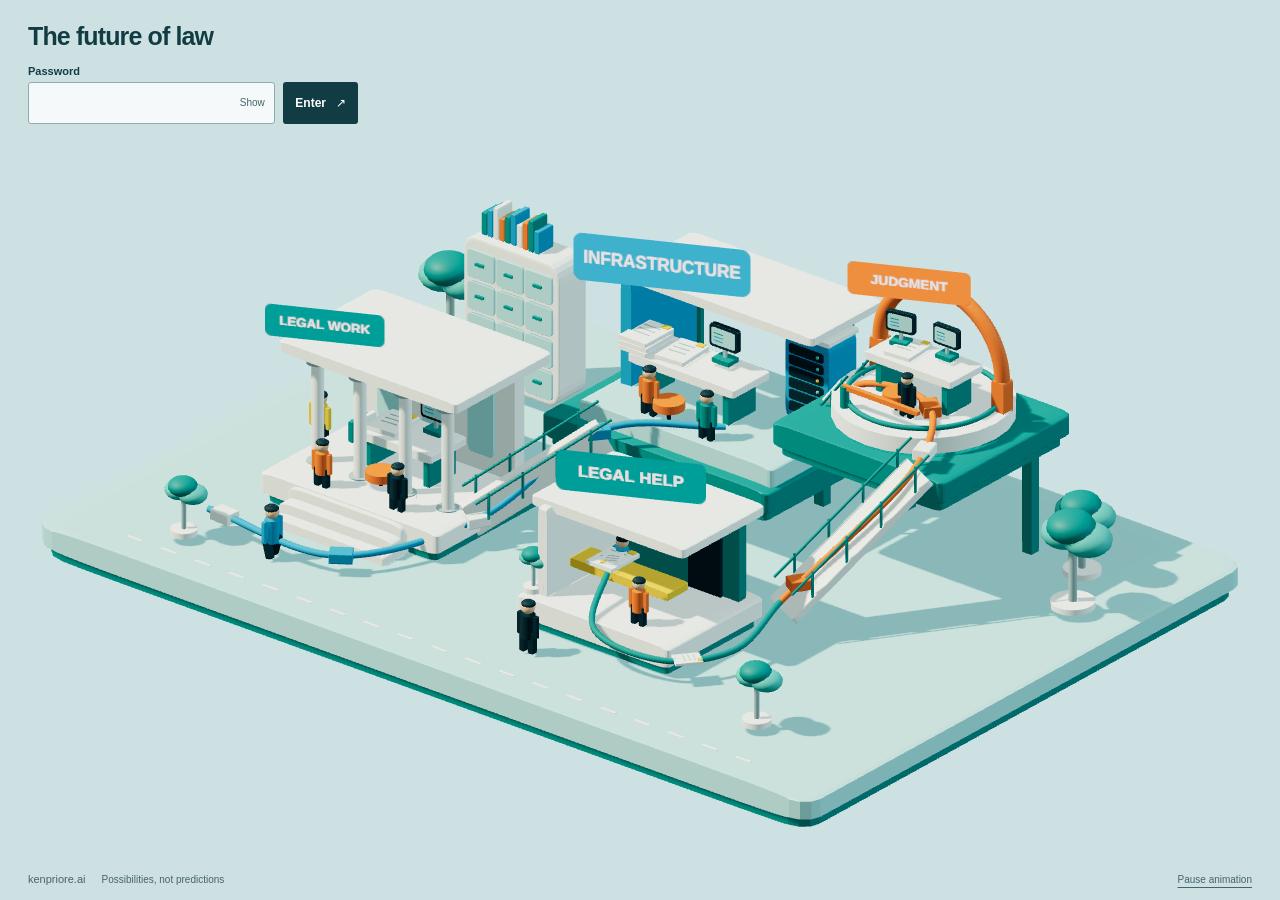
==== index.html @ a6f1fd7b "The Future of Law: initial release (gated login version) Co-Authored-By: Claude Fable 5 <noreply@ant" ====
<!DOCTYPE html>

<html lang="en"><head><script src="entry-gate.js?v=password-2"></script><meta charset="utf-8"/><meta content="width=device-width,initial-scale=1" name="viewport"/><title>The Future of Law | Three horizons of change</title><meta content="A field guide to the future-of-law workshops: the changing legal system, four possible futures, and what different communities can do next." name="description"/><link href="styles.css?v=20260920-compact-footer" rel="stylesheet"/><link href="assets/favicon.svg" rel="icon" type="image/svg+xml"/><script defer="" src="app.js?v=20260920-motion-resume"></script><script src="scene.js?v=help-center-4" type="module"></script></head><body class="editorial-site ambient-visuals"><svg aria-hidden="true" height="0" style="position:absolute" width="0" xmlns="http://www.w3.org/2000/svg"><defs><symbol id="icon-agreement" viewbox="0 0 24 24"><path d="M5 3h9l5 5v13H5zM14 3v6h5M8 12h8M8 16h5"></path></symbol><symbol id="icon-dispute" viewbox="0 0 24 24"><path d="M12 3v17M7 21h10M3 7h18M6 7l-4 8h8zM18 7l-4 8h8z"></path></symbol><symbol id="icon-compliance" viewbox="0 0 24 24"><path d="M12 2 21 6v7c0 5-9 9-9 9s-9-4-9-9V6zM7 11l3 3 7-7"></path></symbol><symbol id="icon-judgment" viewbox="0 0 24 24"><circle cx="12" cy="6" r="3"></circle><path d="M5 22v-5a7 7 0 0 1 14 0v5M3 11h3m12 0h3"></path></symbol><symbol id="icon-access" viewbox="0 0 24 24"><path d="M4 21V4h10v17M14 7h6v14M2 21h20M8 13h3"></path><circle cx="10" cy="10" r=".6"></circle></symbol><symbol id="icon-data" viewbox="0 0 24 24"><ellipse cx="12" cy="5" rx="8" ry="3"></ellipse><path d="M4 5v13c0 4 16 4 16 0V5M4 11c0 4 16 4 16 0"></path></symbol><symbol id="icon-integration" viewbox="0 0 24 24"><rect height="7" rx="2" width="7" x="2" y="2"></rect><rect height="7" rx="2" width="7" x="15" y="2"></rect><rect height="7" rx="2" width="7" x="2" y="15"></rect><rect height="7" rx="2" width="7" x="15" y="15"></rect><path d="M9 5h6M5 9v6M19 9v6M9 19h6"></path></symbol><symbol id="icon-evidence" viewbox="0 0 24 24"><path d="M4 3h13v8M4 3v18h9M7 7h6M7 11h4"></path><circle cx="16" cy="16" r="4"></circle><path d="m19 19 3 3"></path></symbol><symbol id="icon-horizons" viewbox="0 0 24 24"><path d="M3 5c9 0 8 15 18 15M3 18c6 0 5-13 10-13s3 13 8 13M3 21c10 0 10-17 18-17"></path></symbol><symbol id="icon-worlds" viewbox="0 0 24 24"><rect height="8" rx="3" width="8" x="2" y="2"></rect><rect height="8" rx="3" width="8" x="14" y="2"></rect><rect height="8" rx="3" width="8" x="2" y="14"></rect><rect height="8" rx="3" width="8" x="14" y="14"></rect></symbol><symbol id="icon-community" viewbox="0 0 24 24"><circle cx="12" cy="5" r="3"></circle><circle cx="4" cy="12" r="2"></circle><circle cx="20" cy="12" r="2"></circle><path d="M7 21v-6a5 5 0 0 1 10 0v6M1 21v-4a3 3 0 0 1 4-3M23 21v-4a3 3 0 0 0-4-3"></path></symbol><symbol id="icon-route" viewbox="0 0 24 24"><path d="M4 21V10a6 6 0 0 1 6-6h11M10 4v11a6 6 0 0 0 6 6h5"></path><circle cx="20" cy="4" r="2"></circle><circle cx="20" cy="21" r="2"></circle></symbol></defs></svg><a class="skip" href="#main">Skip to content</a><header class="site-header"><div class="wrap header-inner"><a class="brand" href="index.html"><svg aria-hidden="true" viewbox="0 0 36 36"><path d="M5 29V18a7 7 0 0 1 7-7h12a7 7 0 0 0 7-7M12 11v12a7 7 0 0 0 7 7h12" fill="none" stroke="#007e80" stroke-linecap="round" stroke-width="5"></path><circle cx="30" cy="30" fill="#ea6628" r="4"></circle></svg>future of law</a><nav aria-label="Main navigation"><a aria-current="page" href="index.html"><svg aria-hidden="true" class="ds-icon"><use href="#icon-route"></use></svg>What we learned</a><a href="worlds.html"><svg aria-hidden="true" class="ds-icon"><use href="#icon-worlds"></use></svg>Four futures</a><a href="horizons.html"><svg aria-hidden="true" class="ds-icon"><use href="#icon-horizons"></use></svg>Three horizons</a><a href="perspectives.html"><svg aria-hidden="true" class="ds-icon"><use href="#icon-community"></use></svg>Choices today</a></nav></div></header><main id="main"><section class="hero"><div class="wrap hero-grid"><div><h1 style="font-size:clamp(2.2rem,3.1vw,3.2rem);text-wrap:balance">Keep what works.<br/>Test what could change it.<br/><em>Build what comes next</em></h1><p class="lead">Today’s legal institutions, new experiments and emerging alternatives can exist side by side. Choices about training, technology and access can strengthen existing practices or help different ones develop.</p><p class="hero-context">This guide draws on a 2026 workshop series exploring four possible futures for law in 2040. Use them to test choices about people, technology and providers. <span class="term-wrap"><button aria-controls="concept-1" aria-describedby="concept-1" aria-expanded="false" class="term" type="button">Three Horizons</button><span class="term-tip" hidden="" id="concept-1" role="tooltip">A way to consider three kinds of change together: the legal practices people rely on, experiments that could change them, and alternatives worth developing. They can coexist rather than arrive in a fixed sequence.</span></span> connects what to preserve, what to test and what to develop at the same time.</p><div class="actions"><a class="button" href="worlds.html">Compare the four futures <span aria-hidden="true">↗</span></a><a class="text-link" href="perspectives.html">See the choices for today ↗</a></div></div><figure class="hero-media three-d-figure"><div class="scene-3d" data-description="A miniature legal system connects established institutions, legal infrastructure, human judgment, and access to legal help." data-scene="story"><img alt="A miniature legal system connects established institutions, legal infrastructure, human judgment, and access to legal help." class="scene-poster" src="assets/index-help-center.jpg?v=4"/></div><figcaption class="scene-caption scene-footer"><button aria-pressed="false" class="motion-toggle background-motion-toggle" type="button">Pause animation</button></figcaption></figure></div></section><div class="wrap"><section class="section outcome-section"><div class="section-heading"><div><span class="eyebrow">Four possible futures</span><h2>The same legal work.<br/>Different centers of power</h2></div><p>These futures describe different conditions a legal team or business could face. Compare them to test a decision: what should you retain, which providers can you rely on, and where must people be able to intervene?</p></div><div class="future-stories"><a class="future-story" href="worlds.html#world-1"><span class="future-visual"><img alt="Original 3D interpretation of future 1" loading="lazy" src="assets/world-1-ambient.jpg?v=20260920-home-motion"/><video aria-hidden="true" class="ambient-loop" data-src="assets/world-1-ambient.mp4?v=20260920-home-motion" disablepictureinpicture="" disableremoteplayback="" loop="" muted="" playsinline="" preload="none" tabindex="-1"></video></span><div><span class="eyebrow">Future 01</span><h3>The company builds the system</h3><p>The company embeds legal checks in everyday business tools. It gains direct control and responsibility for decisions made through them.</p><span class="text-link">Step into this future ↗</span></div></a><a class="future-story" href="worlds.html#world-2"><span class="future-visual"><img alt="Original 3D interpretation of future 2" loading="lazy" src="assets/world-2-ambient.jpg?v=20260920-home-motion"/><video aria-hidden="true" class="ambient-loop" data-src="assets/world-2-ambient.mp4?v=20260920-home-motion" disablepictureinpicture="" disableremoteplayback="" loop="" muted="" playsinline="" preload="none" tabindex="-1"></video></span><div><span class="eyebrow">Future 02</span><h3>Legal directs the network</h3><p>The company’s legal team coordinates outside firms and tools while retaining its data. Keeping those services working together becomes a continuing responsibility.</p><span class="text-link">Step into this future ↗</span></div></a><a class="future-story" href="worlds.html#world-3"><span class="future-visual"><img alt="Original 3D interpretation of future 3" loading="lazy" src="assets/world-3-ambient.jpg?v=20260920-home-motion"/><video aria-hidden="true" class="ambient-loop" data-src="assets/world-3-ambient.mp4?v=20260920-home-motion" disablepictureinpicture="" disableremoteplayback="" loop="" muted="" playsinline="" preload="none" tabindex="-1"></video></span><div><span class="eyebrow">Future 03</span><h3>Providers own the infrastructure</h3><p>Outside firms and technology companies supply the systems that handle legal work. The company gains capability while depending on providers’ systems and knowledge.</p><span class="text-link">Step into this future ↗</span></div></a><a class="future-story" href="worlds.html#world-4"><span class="future-visual"><img alt="Original 3D interpretation of future 4" loading="lazy" src="assets/world-4-ambient.jpg?v=20260920-home-motion"/><video aria-hidden="true" class="ambient-loop" data-src="assets/world-4-ambient.mp4?v=20260920-home-motion" disablepictureinpicture="" disableremoteplayback="" loop="" muted="" playsinline="" preload="none" tabindex="-1"></video></span><div><span class="eyebrow">Future 04</span><h3>People claim the final say</h3><p>People are meant to review, challenge and stop automated decisions. Whether they have the information and authority to do so remains contested.</p><span class="text-link">Step into this future ↗</span></div></a></div></section><section class="section" id="story"><div class="section-heading"><div><span class="eyebrow">What the work reveals / Editorial synthesis</span><h2>Control. Judgment. Access.<br/>The choices run deeper than tools</h2></div><p>The workshops began from corporate legal’s perspective. Their questions reach anyone building, buying, delivering or relying on legal help.</p></div><div class="grid3"><article class="insight"><span class="icon"><svg viewbox="0 0 24 24"><path d="M4 7h16M4 17h16M8 4v6m8 4v6"></path><circle cx="8" cy="7" r="3"></circle><circle cx="16" cy="17" r="3"></circle></svg></span><h3>Ownership affects your room to act</h3><p>Control of data, software and working rules affects whether a company can change a service, check a result or act without a provider’s help.</p><span class="source">Synthesis of the four scenario worlds</span></article><article class="insight"><span class="icon"><svg viewbox="0 0 24 24"><circle cx="12" cy="7" r="3"></circle><path d="M6 21v-4a6 6 0 0 1 12 0v4M3 12h3m12 0h3"></path></svg></span><h3>Human authority needs practical support</h3><p>The fourth scenario questions whether people can meaningfully supervise automated work. Intervention depends on information, expertise and authority to act.</p><span class="source">Scenario questions, especially world four</span></article><article class="insight"><span class="icon"><svg viewbox="0 0 24 24"><path d="M4 20V7l8-4 8 4v13M9 20v-7h6v7M2 20h20"></path></svg></span><h3>Access includes a way to challenge decisions</h3><p>The consumer and small-business group emphasized affordable help, fair treatment and trust. It also raised the position of people poorly served by existing arrangements.</p><span class="source">Recorded consumer-group priorities</span></article></div></section><section class="horizon-bridge"><div class="section-heading"><div><span class="eyebrow">How today connects to tomorrow</span><h2>Preserve, experiment and build at the same time</h2></div><p>Three Horizons separates work that keeps today’s legal services dependable, experiments that could change them, and longer-term alternatives. All three can be active at once.</p></div><div class="horizon-preview"><article><span>H1</span><h3>Keep what people rely on</h3><p>Maintain the institutions, expertise and practices that people still need.</p></article><article><span>H2</span><h3>Test what could change it</h3><p>Try different tools or services and examine what they improve, and what they leave unresolved.</p></article><article><span>H3</span><h3>Build what comes next</h3><p>Develop alternatives that could change how legal work is delivered and who can get help.</p></article></div><a class="button" href="horizons.html">Explore the three horizons <span>↗</span></a></section><section class="section"><div class="section-heading"><div><span class="eyebrow">From possible futures to choices today</span><h2>Different responsibilities.<br/>Different priorities</h2></div><p>Groups considered the same four futures from different positions. Their proposals help identify what an organization might retain, buy, develop or make easier for people to use.</p></div><div class="community-preview"><a href="perspectives.html#inhouse"><h3>In-house legal</h3><p>Decide which work, knowledge and decisions the organization needs to retain.</p><span>Explore this perspective ↗</span></a><a href="perspectives.html#lawfirms"><h3>Law firms</h3><p>Change how services are delivered while developing expertise and client relationships.</p><span>Explore this perspective ↗</span></a><a href="perspectives.html#legaltech"><h3>Legal technology</h3><p>Make tools work with customer systems and show useful results.</p><span>Explore this perspective ↗</span></a><a href="perspectives.html#people"><h3>Consumers &amp; small businesses</h3><p>Make legal help affordable, fair and open to challenge when something goes wrong.</p><span>Explore this perspective ↗</span></a></div></section></div></main><footer aria-label="About Ken Priore and more of his work" class="author-footer"><div class="wrap">
<div class="author-intro"><div><h2>Ken Priore</h2><p class="author-role">Lawyer. Writer. Builder.</p></div><div class="author-description"><p>I’m a lawyer with two decades in technology. My writing and tools explore AI, legal work, authority and accountability.</p><div class="author-sites"><a href="https://kenpriore.com/">Writing <span>kenpriore.com ↗</span></a><a href="https://kenpriore.ai/">Research &amp; tools <span>kenpriore.ai ↗</span></a></div></div></div>
<details class="author-work"><summary>Explore all work</summary><div role="navigation" aria-label="Explore Ken’s work" class="author-directory"><section class="author-link-group"><h3>Writing</h3><ul><li><a href="https://kenpriore.com/tag/signals/">Signals</a></li><li><a href="https://kenpriore.com/tag/reflections/">Reflections</a></li><li><a href="https://kenpriore.com/tag/foundations/">Foundations</a></li></ul></section><section class="author-link-group"><h3>Research &amp; prototypes</h3><ul><li><a href="https://kenpriore.ai/papers/certificate-of-action.pdf">Certificate of Action · paper</a></li><li><a href="https://kenpriore.ai/papers/fiduciarys-footprint.pdf">The Fiduciary’s Footprint · draft</a></li><li><a href="https://fiduciary.kenpriore.ai/">The Fiduciary-Native Product</a></li><li><a href="https://ai4law.kenpriore.ai/">ai4law · research collection</a></li><li><a href="https://proof-of-execution.replit.app/">Attest · working prototype</a></li></ul></section><section class="author-link-group"><h3>Legal operating model</h3><ul><li><a href="https://ainativelaw.kenpriore.ai/">The Agreement Work, Rewired</a></li><li><a href="https://ainativelaw.kenpriore.ai/map.html">What the Work Runs On</a></li><li><a href="https://ainativelaw.kenpriore.ai/memory.html">What the Work Remembers</a></li><li><a href="https://ainativelaw.kenpriore.ai/judgment.html">What the Work Decides</a></li></ul></section><section class="author-link-group"><h3>Interactive maps</h3><ul><li><a href="https://mindthegap.kenpriore.ai/">Mind the Gap</a></li><li><a href="https://mindthemoat.kenpriore.ai/">Mind the Moat</a></li><li><a href="https://mindthemoney.kenpriore.ai/">Mind the Money</a></li><li><a href="https://mindthechain.kenpriore.ai/">Mind the Chain</a></li><li><a href="https://mindtheshift.kenpriore.ai/">Mind the Shift</a></li></ul></section></div></details><div class="author-meta"><p>© 2026 Ken Priore · Personal views · Not legal advice</p><div class="author-profile-links"><a href="login.html?lock=1">Lock guide</a><a href="https://kenpriore.com/about/">About Ken</a><a href="https://resume.kenpriore.ai/">Resume</a><a href="https://www.linkedin.com/in/kennethpriore/">LinkedIn</a><a href="https://kenpriore.com/rss/">RSS</a></div></div><p class="footer-guide-note">Workshop scenarios and editorial synthesis. Possibilities, not forecasts.</p></div></footer></body></html>
---- styles.css ----
:root{--ink:#123c43;--muted:#47646b;--teal:#007e80;--aqua:#cde1e3;--light:#eff6f5;--blue:#168eb8;--orange:#ea6628;--yellow:#edbc32;--line:#c9dbdd;--white:#fff;--radius:22px;font-family:Inter,Arial,Helvetica,sans-serif;color:var(--ink);background:#f9fbfa;font-synthesis:none;scroll-behavior:smooth}*{box-sizing:border-box}body{margin:0;font-size:16px;line-height:1.6}a{color:inherit;text-underline-offset:5px}button{font:inherit;color:inherit;cursor:pointer}button:focus-visible,a:focus-visible,summary:focus-visible{outline:3px solid #b94313;outline-offset:5px}button:disabled{cursor:default}h1,h2,h3,p{margin:0}h1,h2,h3{line-height:1.09;letter-spacing:-.045em}h1{font-size:clamp(2.8rem,5.3vw,5.1rem);font-weight:600}h2{font-size:clamp(2rem,3.3vw,3.15rem);font-weight:550}h3{font-size:1.5rem;font-weight:600}p+p{margin-top:1rem}.wrap{width:min(1280px,calc(100% - 96px));margin:auto}.skip{position:absolute;top:-80px;left:20px;background:white;padding:12px;z-index:10}.skip:focus{top:12px}.site-header{border-bottom:1px solid var(--line);background:#f9fbfa}.header-inner{min-height:94px;display:flex;align-items:center;justify-content:space-between;gap:36px}.brand{display:flex;align-items:center;gap:10px;text-decoration:none;font-size:25px;font-weight:650;letter-spacing:-1px}.brand svg{width:34px;height:34px}nav{display:flex;gap:28px;align-items:center}nav a{text-decoration:none;font-size:14px;font-weight:600;padding:12px 0;position:relative}nav a[aria-current=page]:after{content:'';height:3px;background:var(--orange);position:absolute;bottom:3px;left:0;right:0}.eyebrow{text-transform:uppercase;font-size:12px;letter-spacing:.15em;font-weight:700;display:block;margin-bottom:20px}.hero{background:var(--aqua);overflow:hidden}.hero-grid{display:grid;grid-template-columns:1fr 1.08fr;min-height:580px;align-items:center;gap:10px;padding-top:48px;padding-bottom:48px}.hero h1{max-width:650px}.hero h1 em{font-style:normal;color:#006e73}.hero .lead{margin-top:26px;max-width:490px}.lead{font-size:18px;line-height:1.65;color:var(--muted);max-width:730px}.hero-media{position:relative;margin:0}.hero-media video{width:116%;max-width:none;margin-left:-5%;display:block;mix-blend-mode:multiply}.hero-media figcaption{font-size:12px;color:#3e5d65;text-align:center}.motion-toggle{border:1px solid #86a9ae;border-radius:50px;background:transparent;padding:7px 13px;font-size:12px;display:flex;gap:8px;align-items:center}.hero-media .motion-toggle{margin:16px auto 0}.actions{display:flex;gap:25px;align-items:center;margin-top:30px;flex-wrap:wrap}.button{display:inline-flex;align-items:center;gap:28px;border-radius:40px;background:var(--ink);color:white;padding:13px 23px;text-decoration:none;font-size:14px;font-weight:600;border:1px solid var(--ink)}.text-link{font-size:14px;font-weight:600}.intro-strip{display:flex;justify-content:space-between;gap:30px;padding:25px 0;border-bottom:1px solid var(--line);font-size:14px}.intro-strip span{display:flex;gap:11px;align-items:center}.dot{display:inline-block;width:9px;height:9px;border-radius:50%;background:var(--orange)}.section{padding:82px 0}.section-heading{display:flex;justify-content:space-between;gap:40px;align-items:end;margin-bottom:36px}.section-heading h2{max-width:650px}.section-heading p{max-width:380px;color:var(--muted)}.grid3{display:grid;grid-template-columns:repeat(3,1fr);gap:24px}.insight{border-top:2px solid var(--line);padding:25px 8px 15px 0}.icon{width:40px;height:40px;display:inline-flex;align-items:center;justify-content:center;border-radius:12px;background:#dcefee;color:var(--teal);margin-bottom:22px}.icon svg{width:23px;height:23px;fill:none;stroke:currentColor;stroke-width:1.7;stroke-linecap:round;stroke-linejoin:round}.insight h3{margin-bottom:17px}.insight p{color:var(--muted)}.source{font-size:12px;color:var(--muted);display:block;margin-top:20px}.journey{background:var(--ink);color:white;border-radius:var(--radius);padding:42px;margin:10px 0 65px}.journey .eyebrow{color:#b6d7d8}.journey h2{max-width:750px}.steps{display:grid;grid-template-columns:repeat(4,1fr);gap:30px;margin-top:44px}.step{border-top:1px solid #578084;padding-top:22px}.step .number{display:flex;align-items:center;justify-content:center;width:34px;height:34px;border-radius:50%;background:#e8bf3e;color:var(--ink);font-size:13px;font-weight:700;margin-bottom:18px}.step:nth-child(2) .number{background:#9ed3d3}.step:nth-child(3) .number{background:#64b4d0}.step:nth-child(4) .number{background:#f69568}.step h3{font-size:24px;margin:7px 0 14px}.step p{font-size:14px;color:#d1e1e3}.step small{font-size:12px;color:#b6d7d8}.step a{color:#d1e1e3}.callout{padding:40px;border-radius:var(--radius);background:#e6f0ef;display:grid;grid-template-columns:1fr 1fr;gap:50px;margin-bottom:70px}.callout p{color:var(--muted)}.callout h2{font-size:30px}.page-intro{padding:62px 0 44px}.page-intro h1{font-size:clamp(2.7rem,5vw,4.5rem);max-width:950px}.page-intro .lead{margin-top:25px}.label{display:inline-block;font-size:12px;line-height:1.4;font-weight:600;padding:6px 10px;border-radius:20px;background:#e5eeee;color:#31565b}.world-grid{display:grid;grid-template-columns:repeat(4,1fr);gap:16px}.world-card{padding:25px 22px;text-align:left;border:1px solid var(--line);border-radius:20px;background:white;display:flex;flex-direction:column;align-items:start;position:relative;transition:transform .2s,border-color .2s}.world-card:hover{transform:translateY(-4px)}.world-card[aria-pressed=true]{border:2px solid var(--teal);padding:24px 21px;background:#edf6f4}.world-card h2{font-size:25px;margin:18px 0 14px}.world-card p{font-size:14px;color:var(--muted)}.world-card .world-number{font-size:13px;letter-spacing:.07em;color:var(--muted)}.world-card .card-arrow{margin-top:auto;padding-top:22px;font-size:14px}.world-card svg{width:100%;height:104px;margin-top:20px}.world-detail{margin-top:35px;padding:45px;border:1px solid var(--line);border-radius:var(--radius);background:white}.world-detail h2{margin:15px 0 22px;max-width:780px}.split{display:grid;grid-template-columns:1.3fr 1fr;gap:55px}.split p{color:var(--muted)}.fact{border-bottom:1px solid var(--line);padding:12px 0;font-size:14px}.fact strong{display:block;font-size:12px;text-transform:uppercase;letter-spacing:.06em;margin-bottom:4px}.tension{background:#fff0df;border-left:3px solid var(--orange);padding:20px 24px;margin-top:28px}.tension strong{display:block;margin-bottom:6px}.miniheading{font-size:21px;margin:35px 0 18px}.timeline{display:grid;grid-template-columns:repeat(4,1fr);gap:22px;margin-top:22px}.timeline article{border-top:3px solid var(--teal);padding-top:15px}.timeline b{font-size:21px}.timeline p{font-size:14px;margin-top:10px}.trace{font-size:14px;border-top:1px solid var(--line);padding-top:23px;margin-top:32px}.diagram-note{font-size:12px;color:var(--muted)}.axis-grid{display:grid;grid-template-columns:repeat(3,1fr);gap:20px}.axis{background:var(--light);padding:25px;border-radius:16px}.axis h3{font-size:22px;margin:10px 0 16px}.axis p{font-size:14px;color:var(--muted)}.pole{display:block;font-weight:600;margin:13px 0 4px}.possibilities{display:flex;gap:9px;margin:25px 0 15px;align-items:center}.possibilities i{width:27px;height:27px;background:var(--teal);border-radius:7px}.possibilities i:nth-child(n+5){background:transparent;border:1px dashed var(--teal)}details{border-top:1px solid var(--line);padding:20px 0}summary{cursor:pointer;font-weight:600;font-size:17px;list-style-position:outside;margin-left:20px}details p{margin-top:15px;color:var(--muted)}.factor-list{columns:2;column-gap:45px;padding-left:23px}.factor-list li{break-inside:avoid;padding:8px 0 8px 4px;color:var(--muted)}.horizon-layout{background:#e6f0ef;border-radius:var(--radius);padding:32px;display:grid;grid-template-columns:1.2fr 1fr;gap:40px}.horizon-chart{width:100%;height:auto}.horizon-chart .curve{fill:none;stroke-width:6;stroke-linecap:round;opacity:.25;transition:opacity .3s,stroke-width .3s}.horizon-chart .curve.active{opacity:1;stroke-width:8}.horizon-chart text{font-family:Arial,sans-serif;fill:var(--muted);font-size:14px}.horizon-chart .chart-label{font-weight:bold;font-size:19px}.tabs{display:flex;gap:8px;flex-wrap:wrap;margin:0 0 25px}.tabs button{padding:10px 17px;border:1px solid var(--line);border-radius:30px;background:white;font-size:14px}.tabs button[aria-pressed=true]{background:var(--ink);color:white;border-color:var(--ink)}.horizon-copy h2{font-size:32px;margin-bottom:20px}.horizon-copy p{color:var(--muted)}.horizon-question{margin-top:22px;padding-top:22px;border-top:1px solid #bed3d4}.examples{display:grid;grid-template-columns:repeat(4,1fr);gap:18px;margin-top:27px}.examples article{border-top:2px solid var(--line);padding-top:17px}.examples h3{font-size:19px;margin-bottom:12px}.examples p{font-size:14px;color:var(--muted)}.vision-columns{display:grid;grid-template-columns:repeat(3,1fr);gap:30px}.vision-columns h3{font-size:22px;margin-bottom:25px}.vision-columns summary{font-size:15px}.vision-columns p{font-size:14px}.stance-panel{border-radius:var(--radius);background:#e9f2f1;padding:38px}.stance-panel h2{margin:15px 0 20px;max-width:850px}.stance-panel>.lead{font-size:17px}.stance-cards{display:grid;grid-template-columns:repeat(3,1fr);gap:22px;margin:30px 0 15px}.stance-cards article{background:white;padding:25px;border-radius:15px}.stance-cards h3{font-size:20px;margin:12px 0}.stance-cards p{font-size:15px;color:var(--muted)}.table-wrap{overflow-x:auto;margin-top:25px}table{width:100%;border-collapse:collapse;text-align:left;min-width:590px}th{font-size:12px;text-transform:uppercase;letter-spacing:.07em;color:var(--muted)}th,td{padding:18px 16px;border-bottom:1px solid var(--line);vertical-align:top}td{font-size:14px}td:first-child{font-weight:600;width:23%}.quote-panel{border-radius:var(--radius);background:var(--ink);color:white;padding:46px;margin-top:55px}.quote-panel blockquote{margin:15px 0 20px;font-size:clamp(1.8rem,3.7vw,3.2rem);line-height:1.15;letter-spacing:-.03em;max-width:900px}.quote-panel p{max-width:750px;color:#d1e1e3}.quote-panel .source{color:#c0dcde}.source-grid{display:grid;grid-template-columns:1fr 1fr;gap:25px}.source-card{background:white;border:1px solid var(--line);padding:30px;border-radius:20px;scroll-margin-top:25px}.source-card h2{font-size:26px;margin:15px 0}.source-card p{color:var(--muted);font-size:15px}.source-card .meta{font-size:12px;margin-top:20px}.next-link{border-top:1px solid var(--line);padding:33px 0;display:flex;justify-content:space-between;align-items:center;text-decoration:none;gap:30px}.next-link strong{font-size:22px;line-height:1.2}.next-link span{font-size:13px;color:var(--muted)}footer{border-top:1px solid var(--line);margin-top:30px;padding:28px 0 35px;font-size:12px;color:var(--muted)}.footer-row{display:flex;justify-content:space-between;gap:30px}.footnote{max-width:720px;margin-top:15px}.hidden,[hidden]{display:none!important}.reading-note{background:#fff1df;border-radius:14px;padding:20px 24px;font-size:14px;margin:24px 0;color:#604522}.pulse{animation:travel 5s linear infinite;offset-path:path('M 12 65 L 190 65');offset-distance:0%}@keyframes travel{to{offset-distance:100%}}body.motion-paused .pulse{animation-play-state:paused}@media(prefers-reduced-motion:reduce){:root{scroll-behavior:auto}*,*:before,*:after{animation:none!important;transition:none!important}}@media(min-width:1550px){.hero-grid{min-height:650px}}@media(max-width:1000px){.wrap{width:calc(100% - 48px)}nav{gap:16px}.hero-grid{min-height:500px}.hero h1{font-size:3.6rem}.world-grid{grid-template-columns:repeat(2,1fr)}.world-card svg{height:75px}.section-heading{align-items:start}.steps{gap:20px}.journey{padding:30px}.horizon-layout{gap:25px;padding:25px}.examples{grid-template-columns:repeat(2,1fr)}.split{gap:30px}.timeline{grid-template-columns:repeat(2,1fr)}}@media(max-width:720px){.wrap{width:calc(100% - 36px)}.header-inner{display:block;padding:19px 0 10px}.brand{font-size:23px}nav{margin-top:15px;gap:21px;overflow-x:auto;padding-bottom:7px;white-space:nowrap}nav a{font-size:13px}.hero-grid{grid-template-columns:1fr;padding-top:37px;padding-bottom:25px;gap:0}.hero h1{font-size:clamp(2.8rem,10vw,4rem)}.hero .lead{font-size:17px}.hero-media{margin-top:7px}.hero-media video{width:100%;margin:0}.hero-media figcaption{margin-top:-12px}.intro-strip{flex-wrap:wrap;gap:13px;font-size:12px}.section{padding:50px 0}.section-heading{display:block}.section-heading p{margin-top:20px}.grid3,.axis-grid,.split,.callout,.horizon-layout,.stance-cards,.source-grid,.vision-columns{grid-template-columns:1fr}.steps{grid-template-columns:1fr 1fr;gap:30px 20px}.journey{padding:27px;margin-bottom:45px}.journey h2{font-size:30px}.step h3{font-size:22px}.callout{padding:27px;gap:22px;margin-bottom:45px}.page-intro{padding:38px 0 30px}.page-intro h1{font-size:2.8rem}.world-card{padding:19px 16px}.world-card[aria-pressed=true]{padding:18px 15px}.world-card h2{font-size:21px}.world-detail{padding:25px}.world-grid{gap:12px}.timeline{gap:20px}.factor-list{columns:1}.horizon-layout{padding:22px}.horizon-copy h2{font-size:28px}.stance-panel{padding:25px}.quote-panel{padding:28px}.footer-row{display:block}.footer-row a{display:inline-block;margin-top:10px}.next-link strong{font-size:20px}.label{font-size:12px}.source-card{padding:25px}.horizon-chart{min-width:0}.actions{gap:20px}.section-heading .eyebrow{margin-bottom:15px}}@media print{nav,.motion-toggle,video,.tabs{display:none}.hero-media:after{content:'The future of law'}body{color:#000;background:#fff}.wrap{width:100%}.section{padding:25px 0}.journey,.quote-panel{background:#fff;color:#000}.journey p,.quote-panel p{color:#333}details{break-inside:avoid}}
.visual-explainer{margin:0 0 25px;background:#e5f0ed;border-radius:22px;padding:22px 22px 17px;overflow:hidden}.visual-explainer svg{display:block;width:100%;height:auto;max-height:430px}.visual-explainer figcaption{font-size:12px;color:var(--muted);text-align:center;margin-top:12px}.world-detail .visual-explainer{margin-top:25px;background:#eff5f2}.world-detail .visual-explainer svg{max-height:345px}.motion-toolbar{display:flex;gap:20px;justify-content:space-between;align-items:center;margin-bottom:23px;font-size:13px;color:var(--muted)}.motion-toolbar .motion-toggle{white-space:nowrap}.horizon-art svg{display:block;width:100%;height:auto}.horizon-art figcaption{margin-top:10px}.system-graphic [data-group-graphic]{opacity:.48;transition:opacity .3s}.system-graphic [data-group-graphic].is-selected{opacity:1}.ds-icon{width:23px;height:23px;fill:none;stroke:currentColor;stroke-width:1.8;stroke-linecap:round;stroke-linejoin:round;flex:none}nav a{display:flex;align-items:center;gap:7px}nav .ds-icon{width:17px;height:17px}.brand{white-space:nowrap;font-size:22px}.brand svg{width:31px}.source-card>.ds-icon{width:40px;height:40px;color:var(--teal);margin-bottom:16px}.examples .ds-icon{width:32px;height:32px;color:var(--teal);margin-bottom:15px}.stance-cards .ds-icon{width:32px;height:32px;color:var(--teal);margin-bottom:18px}.icon-showcase{display:grid;grid-template-columns:repeat(4,1fr);gap:20px}.icon-showcase>div{padding:20px;background:#e5f0ed;border-radius:15px}.icon-showcase .ds-icon{width:36px;height:36px;display:block;margin:0 0 16px;color:var(--teal)}.icon-showcase span{font-size:13px}.film{border:1px solid var(--line);border-radius:22px;padding:25px;margin:25px 0 60px}.film video{display:block;width:100%;margin-top:20px;border-radius:14px;background:var(--aqua)}.film summary{font-size:18px}@media(max-width:1000px){.header-inner{gap:15px}nav{gap:14px}nav a{gap:5px}.brand{font-size:20px}}@media(max-width:720px){.visual-explainer{padding:18px 4px}.visual-explainer svg{min-width:580px}.visual-explainer{overflow-x:auto}.visual-explainer figcaption{padding:0 12px;text-align:left}.world-detail .visual-explainer svg{min-width:490px}.motion-toolbar{font-size:12px}.hero-media.horizon-art{margin-top:28px}.horizon-art figcaption{margin-top:10px}.brand{font-size:23px}.icon-showcase{grid-template-columns:repeat(2,1fr)}nav a{font-size:13px}.system-graphic{max-height:none!important}}
.graphic-scroll-hint{display:none}.sr-only{position:absolute;width:1px;height:1px;padding:0;margin:-1px;overflow:hidden;clip:rect(0,0,0,0);white-space:nowrap;border:0}@media(max-width:720px){.graphic-scroll-hint{display:block;font-size:12px;margin:0 12px 15px;color:var(--muted)}}
.scene-3d{position:relative;width:100%;height:490px;overflow:hidden;background:var(--aqua);border-radius:22px;touch-action:pan-y;cursor:grab}.scene-3d:active{cursor:grabbing}.scene-3d canvas{display:block;width:100%;height:100%}.scene-poster{position:absolute;inset:0;width:100%;height:100%;object-fit:cover}.three-d-figure{margin:0 0 28px}.hero-media.three-d-figure{margin:0}.hero .scene-3d{height:610px;border-radius:0;overflow:visible}.scene-control{display:flex;align-items:center;justify-content:center;gap:20px;margin-top:15px;font-size:12px;color:var(--muted)}.hero-media .scene-control .motion-toggle{margin:0}.scene-legend{display:flex;gap:25px;align-items:center;justify-content:center;padding:20px 14px;background:#e5efec;border-radius:0 0 18px 18px;font-size:13px}.scene-legend span{display:flex;align-items:center;gap:8px}.scene-legend i{height:8px;width:8px;border-radius:50%;background:var(--teal);flex:none}.scene-legend span:nth-child(2) i{background:var(--blue)}.scene-legend span:nth-child(3) i{background:var(--orange)}.scene-caption{font-size:12px;color:var(--muted);padding:14px 0}.scene-caption>span{font-size:11px;letter-spacing:.1em;color:var(--teal);font-weight:bold;margin-right:10px}.hero-grid{grid-template-columns:.9fr 1.25fr;gap:0;padding-top:20px;padding-bottom:35px;min-height:670px}.hero h1{font-size:clamp(2.8rem,4.4vw,4.5rem)}@media(max-width:1000px){.scene-3d{height:430px}.hero .scene-3d{height:500px}.scene-legend{gap:14px;font-size:12px}}@media(max-width:720px){.hero-grid{grid-template-columns:1fr;padding-top:35px}.hero .scene-3d{height:440px}.scene-3d{height:350px}.scene-legend{display:block;padding:13px 20px}.scene-legend span+span{margin-top:8px}.scene-caption{font-size:12px}.hero h1{font-size:clamp(2.8rem,10vw,4rem)}.hero-media.three-d-figure{margin-top:20px}.scene-control{gap:14px}.scene-poster{object-fit:contain}}
.future-stories{display:grid;grid-template-columns:1fr 1fr;gap:26px}.future-story{display:block;text-decoration:none;border:1px solid var(--line);border-radius:22px;overflow:hidden;background:#fff;transition:transform .2s}.future-story:hover{transform:translateY(-4px)}.future-story img{display:block;width:100%;aspect-ratio:1.95;object-fit:cover;background:var(--aqua)}.future-story>div{padding:28px 30px}.future-story .eyebrow{margin-bottom:14px}.future-story h3{font-size:26px;max-width:450px}.future-story p{color:var(--muted);margin:17px 0 20px;max-width:470px}.horizon-bridge{background:var(--ink);color:white;padding:42px;border-radius:24px;margin:15px 0 30px}.horizon-bridge p{color:#d1e1e3}.horizon-preview{display:grid;grid-template-columns:repeat(3,1fr);gap:30px;margin:35px 0}.horizon-preview article{border-top:1px solid #527c81;padding-top:25px}.horizon-preview article>span{display:inline-block;padding:5px 12px;background:#efbe42;color:#123c43;border-radius:10px;font-weight:bold;margin-bottom:18px}.horizon-preview article:nth-child(2)>span{background:#75c4df}.horizon-preview article:nth-child(3)>span{background:#88d7c8}.horizon-preview h3{font-size:22px;margin-bottom:15px}.horizon-preview p{font-size:15px}.horizon-bridge .button{border-color:#b6d7d8;background:transparent}.community-preview{display:grid;grid-template-columns:repeat(4,1fr);gap:25px}.community-preview a{text-decoration:none;border-top:2px solid var(--teal);padding-top:22px}.community-preview h3{font-size:21px}.community-preview p{font-size:15px;margin:17px 0;color:var(--muted)}.community-preview span{font-size:12px;font-weight:bold}.scenario-opening{margin:24px 0 32px;padding:28px;border-radius:17px;background:#e4eeeb;max-width:940px}.scenario-opening p{font-size:22px;line-height:1.45;letter-spacing:-.015em}.scenario-opening small{display:block;font-size:12px;color:var(--muted);margin-top:20px}.backstory{margin-top:30px}.hero h1{font-size:clamp(2.6rem,4vw,4.2rem)}.hero .lead{font-size:17px}.header-inner{min-height:96px}nav{gap:20px}nav a{font-size:13px}@media(max-width:1000px){.community-preview{grid-template-columns:1fr 1fr}.header-inner{display:block;padding:19px 0 9px}nav{margin-top:12px;gap:24px}.hero-grid{grid-template-columns:1fr 1.18fr}.horizon-bridge{padding:30px}}@media(max-width:720px){.hero-grid{grid-template-columns:1fr}.future-stories,.horizon-preview{grid-template-columns:1fr}.future-story>div{padding:24px}.future-story h3{font-size:25px}.horizon-bridge{padding:25px}.community-preview{gap:25px 20px}.community-preview h3{font-size:19px}.scenario-opening{padding:23px}.scenario-opening p{font-size:19px}.hero h1{font-size:clamp(2.8rem,10vw,4rem)}.hero .scene-3d{height:390px}.section.outcome-section{padding-top:50px}}

[hidden]{display:none!important}.scene-poster{object-fit:contain}.hero .scene-3d{overflow:hidden}.scene-view-controls{display:flex;gap:8px}.scene-view-controls button{border:1px solid #86a9ae;border-radius:50%;background:transparent;width:32px;height:32px;font-size:18px;padding:0}.scene-control{flex-wrap:wrap}

.film{padding:20px 25px;margin:22px 0 38px}.film summary{font-size:15px;font-weight:600;cursor:pointer}.film-duration{font-size:11px;font-weight:400;color:var(--muted);margin-left:15px;white-space:nowrap}.film>p{max-width:800px;margin-top:20px;color:var(--muted);font-size:14px}.film video{max-height:650px;object-fit:contain}.film .footnote{font-size:12px}@media(max-width:720px){.film{padding:18px}.film-duration{display:block;margin:7px 0 0 18px}.scene-control>span:first-child{width:100%;text-align:center}.scene-3d{height:320px}}

/* First-screen orientation: finding, context, and status. */
.hero h1{font-size:clamp(2.5rem,3.5vw,3.65rem)}
.hero .hero-context{font-size:15px;line-height:1.6;color:var(--muted);max-width:490px;margin-top:20px}
.hero .hero-status{font-size:12px;line-height:1.55;color:var(--muted);max-width:460px;margin-top:16px}
.hero .actions{margin-top:24px}
@media(max-width:720px){.hero h1{font-size:clamp(2.35rem,9.6vw,3.2rem)}.hero .lead{margin-top:22px}.hero .hero-context{font-size:15px}.hero-grid{padding-top:30px}}

/* Reader orientation and optional comparison material. */
.reading-note{max-width:850px;color:var(--muted);font-size:16px;line-height:1.65;margin-top:20px}
.reader-note{padding:24px 28px;border-left:3px solid var(--teal);background:#eaf2ef;margin:28px 0;color:var(--muted);font-size:15px}
.reader-note>strong{color:var(--ink);display:block;font-size:17px;margin-bottom:12px}
.reader-note p{max-width:1000px}
.reader-comparison,.vision-library{padding:22px 26px;margin:25px 0 30px;border:1px solid var(--line);border-radius:18px;background:#fff}
.reader-comparison summary,.vision-library>summary{font-weight:600;cursor:pointer;font-size:17px}
.reader-comparison>p{font-size:14px;color:var(--muted);margin-top:18px;max-width:900px}
.reader-comparison .table-wrap{margin-top:20px}.reader-comparison caption{text-align:left;font-size:12px;color:var(--muted);padding:0 0 14px}
.reader-comparison th:first-child{min-width:170px}.reader-comparison td{min-width:190px}
.vision-library>.grid3{margin-top:28px}.example-horizon{display:inline-block;font-weight:700;background:var(--yellow);padding:4px 10px;border-radius:7px;margin-bottom:16px;color:var(--ink)}
.worked-example article:nth-child(2) .example-horizon{background:#83c7df}.worked-example article:nth-child(3) .example-horizon{background:#9bd8ca}
.callout>p{max-width:1000px}.callout>h2{margin-bottom:20px}
@media(max-width:720px){.reader-note{padding:20px}.reader-comparison,.vision-library{padding:20px 16px}.reader-comparison summary,.vision-library>summary{font-size:16px}.reading-note{font-size:15px}}

.framework-note{display:block}.framework-note .eyebrow{margin-bottom:15px}.framework-note h2{max-width:850px}.framework-note p{max-width:960px}
.term-wrap{display:inline}.term{display:inline;border:0;border-bottom:1px dotted currentColor;border-radius:0;padding:0 0 1px;background:transparent;font:inherit;line-height:inherit;letter-spacing:inherit;text-align:inherit;color:inherit;cursor:help}
.term:hover,.term[aria-expanded=true]{color:var(--teal);border-bottom-style:solid}
.term-tip{position:fixed;z-index:100;display:block;box-sizing:border-box;width:max-content;max-width:min(350px,calc(100vw - 36px));padding:16px 18px;border:1px solid #638489;border-radius:12px;background:var(--ink);color:#fff;font-family:Arial,Helvetica,sans-serif;font-size:14px;font-weight:400;line-height:1.55;letter-spacing:normal;text-transform:none;text-align:left;white-space:normal;box-shadow:0 6px 22px #123c432b}
@media(max-width:720px){.term-tip{font-size:14px}.framework-note h2{font-size:27px}}

.intro-context{max-width:850px;color:var(--muted);font-size:16px;line-height:1.65;margin-top:20px}.scenario-status{margin:0 0 22px}@media(max-width:720px){.intro-context{font-size:15px}}

/* Keep the scene in focus; optional viewing tools share one quiet disclosure. */
.three-d-figure{margin-bottom:36px}
.three-d-figure>.scene-caption{max-width:82ch;padding:0;margin:14px 0 0;font-size:13px;line-height:1.55}
.hero-media.three-d-figure>figcaption{margin:10px 0 0;font-size:12px;line-height:1.5}
.scene-tools{border:0;border-radius:0;background:none;padding:0;margin:7px 0 0;color:var(--muted)}
.scene-tools>summary{width:fit-content;max-width:100%;min-height:40px;margin:0;padding:9px 0;list-style-position:inside;font-size:13px;font-weight:500;line-height:1.6;letter-spacing:0}
.scene-tools>summary::marker{font-size:10px;color:var(--teal)}
.scene-tools>summary:hover{color:var(--ink)}
.scene-tools-body{padding:2px 0 12px}
.scene-tools .scene-control{justify-content:flex-start;gap:12px;margin:0;font-size:12px;line-height:1.5}
.scene-tools .scene-control>span:first-child{width:auto;text-align:left}
.scene-tools .scene-view-controls{display:inline-flex;gap:4px}
.scene-tools .scene-view-controls button,.scene-tools .motion-toggle{display:inline-flex;align-items:center;justify-content:center;min-height:36px;margin:0;border:0;border-radius:5px;background:transparent;color:var(--ink);padding:6px 10px;font-size:12px;line-height:1.5}
.scene-tools .scene-view-controls button{width:36px;height:36px;padding:0;font-size:20px}
.scene-tools .scene-view-controls button:hover,.scene-tools .motion-toggle:hover{background:#123c430c}
.scene-tools .scene-view-controls button:focus-visible,.scene-tools .motion-toggle:focus-visible{outline:2px solid var(--teal);outline-offset:2px}
.scene-tools .film{border:0;border-radius:0;background:transparent;padding:0;margin:6px 0 0}
.scene-tools .film>summary{width:fit-content;max-width:100%;margin:0;padding:9px 0;list-style-position:inside;font-size:13px;font-weight:500;line-height:1.6}
.scene-tools .film>summary::marker{font-size:10px;color:var(--teal)}
.scene-tools .film-duration{display:inline;margin-left:10px;font-size:11px;font-weight:400}
.scene-tools .film>p{margin-top:10px;font-size:13px;line-height:1.6;max-width:76ch}
.scene-tools .film video{display:block;width:100%;max-width:100%;max-height:580px;margin:14px 0 0;border-radius:12px;object-fit:contain;mix-blend-mode:normal}
.scene-tools .film .footnote{margin-top:10px;font-size:11px;line-height:1.5}
.hero-media .scene-tools>summary{margin-inline:auto}
.hero-media .scene-tools .scene-control{justify-content:center}
.hero-media .scene-tools .film>summary{margin-inline:auto}
.hero .actions{gap:16px 22px}
.hero .actions>.text-link{font-size:13px;font-weight:500;color:var(--muted);text-decoration-thickness:1px}
@media(max-width:720px){
 .three-d-figure{margin-bottom:28px}
 .three-d-figure>.scene-caption{font-size:12px;margin-top:12px}
 .scene-tools>summary,.scene-tools .film>summary{min-height:44px;padding-block:11px}
 .scene-tools .scene-control{column-gap:10px;row-gap:4px}
 .scene-tools .scene-control>span:first-child{width:auto;text-align:left}
 .scene-tools .scene-view-controls button,.scene-tools .motion-toggle{min-height:40px}
 .scene-tools .scene-view-controls button{width:40px;height:40px}
 .scene-tools .film-duration{display:inline;margin-left:8px}
 .scene-tools .film video{border-radius:8px}
 .hero-media.three-d-figure{margin-top:12px}
}
@media print{.scene-tools{display:none}}

/* Shared editorial layout: reserve color and containers for the visual story. */
.editorial-site .section-heading{align-items:start;gap:48px}
.editorial-site .section-heading p{padding-top:6px}
.editorial-site .eyebrow{letter-spacing:.1em;font-size:11px}
.editorial-site .label{padding:0;border-radius:0;background:none;font-size:12px;color:var(--muted)}
.editorial-site .future-story{border:0;border-radius:0;background:transparent;transition:none}
.editorial-site .future-story:hover{transform:none}
.editorial-site .future-story img{border-radius:12px}
.editorial-site .future-story>div{padding:24px 0 12px}
.editorial-site .future-story h3{font-size:25px}
.editorial-site .future-story .text-link{font-weight:500}
.editorial-site .future-stories{gap:42px 30px}
.editorial-site .insight{border-top-width:1px;padding-top:24px}
.editorial-site .insight .icon{background:none;border-radius:0;justify-content:flex-start;width:28px;height:28px;margin-bottom:16px}
.editorial-site .community-preview a{border-top:1px solid var(--line)}
.editorial-site .community-preview span{font-weight:500}
.editorial-site .horizon-bridge{border-radius:12px}
.editorial-site .horizon-preview article>span{background:none!important;color:#d1e1e3;padding:0;border-radius:0;font-size:13px}
.editorial-site .world-grid{gap:20px}
.editorial-site .world-card{display:grid;grid-template-columns:1fr 52px;align-content:start;gap:0 10px;padding:18px 0 16px;border:0;border-top:2px solid var(--line);border-radius:0;background:transparent;transition:none}
.editorial-site .world-card:hover{transform:none;border-top-color:var(--teal)}
.editorial-site .world-card[aria-pressed=true]{border:0;border-top:2px solid var(--teal);padding:18px 0 16px;background:transparent}
.editorial-site .world-card .world-number{font-size:11px;align-self:center;letter-spacing:.06em}
.editorial-site .world-card[aria-pressed=true] .world-number{color:var(--teal);font-weight:700}
.editorial-site .world-card svg{width:52px;height:30px;margin:0}
.editorial-site .world-card h2{grid-column:1/-1;font-size:22px;line-height:1.2;margin:15px 0 12px}
.editorial-site .world-card p{grid-column:1/-1;font-size:14px;line-height:1.55}
.editorial-site .reader-comparison,.editorial-site .vision-library{background:none;border:0;border-top:1px solid var(--line);border-bottom:1px solid var(--line);border-radius:0;padding:18px 0;margin:24px 0 32px}
.editorial-site .reader-comparison>summary,.editorial-site .vision-library>summary{font-size:15px;font-weight:500}
.editorial-site .reader-note{background:none;border:0;padding:0;margin:28px 0 42px;max-width:880px}
.editorial-site .reader-note strong{font-size:16px}
.editorial-site .reader-note p{font-size:14px}
.editorial-site .world-detail{background:none;border:0;border-top:1px solid var(--line);border-radius:0;padding:36px 0 0;margin-top:32px}
.editorial-site .world-detail>h2{font-size:clamp(1.8rem,3vw,2.65rem);max-width:850px;margin:16px 0 28px}
.editorial-site .world-detail .split{gap:60px}
.editorial-site .fact{padding:10px 0}
.editorial-site .fact strong{font-size:11px;letter-spacing:.04em}
.editorial-site .scenario-opening{background:none;border:0;border-left:2px solid var(--line);border-radius:0;margin:32px 0;padding:4px 0 4px 24px;max-width:920px}
.editorial-site .scenario-opening .eyebrow{margin-bottom:12px}
.editorial-site .scenario-opening p{font-size:19px;line-height:1.6;letter-spacing:0}
.editorial-site .scenario-opening small{margin-top:12px}
.editorial-site .tension{background:none;border-left:2px solid var(--orange);padding:4px 0 4px 24px;margin:28px 0}
.editorial-site .system-detail,.editorial-site .backstory{padding:18px 0}
.editorial-site .system-detail>summary,.editorial-site .backstory>summary{font-size:15px;font-weight:500}
.editorial-site .system-detail .visual-explainer{margin:22px 0 0}
.editorial-site .axis{background:none;padding:22px 0;border-radius:0;border-top:1px solid var(--line)}
.editorial-site .axis h3{font-size:22px}
.editorial-site .framework-note{background:none;border:0;border-left:2px solid var(--line);border-radius:0;padding:4px 0 4px 24px;margin:32px 0 50px;max-width:960px}
.editorial-site .framework-note .eyebrow{display:none}
.editorial-site .framework-note h2{font-size:23px;line-height:1.3;margin-bottom:14px}
.editorial-site .framework-note p{font-size:15px}
.editorial-site .horizon-layout{background:none;border-radius:0;padding:30px 0;gap:48px;border-block:1px solid var(--line)}
.editorial-site .tabs{gap:8px 22px;margin-bottom:28px}
.editorial-site .tabs button{border:0;border-bottom:2px solid transparent;border-radius:0;background:none;padding:10px 0;min-height:44px;color:var(--muted);font-size:14px}
.editorial-site .tabs button:hover{color:var(--ink)}
.editorial-site .tabs button[aria-pressed=true]{border-color:var(--teal);background:none;color:var(--ink);font-weight:700}
.editorial-site .horizon-layout .tabs{gap:30px}
.editorial-site .horizon-layout .tabs button{min-width:44px}
.editorial-site .example-horizon{background:none!important;border-radius:0;color:var(--teal);padding:0;font-size:13px;margin-bottom:16px}
.editorial-site .stance-panel{background:none;border-radius:0;padding:12px 0 20px}
.editorial-site .stance-panel h2{font-size:clamp(1.8rem,3vw,2.65rem)}
.editorial-site .stance-cards{gap:30px;margin:34px 0 26px}
.editorial-site .stance-cards article{background:none;border-radius:0;border-top:1px solid var(--line);padding:20px 0 0}
.editorial-site .stance-cards .ds-icon{width:24px;height:24px;margin-bottom:8px}
.editorial-site .stance-cards h3{font-size:20px;line-height:1.4;margin:6px 0 12px}
.editorial-site .stance-panel>details>summary{font-size:15px;font-weight:500}
.editorial-site .stance-panel .horizon-question{border:0;margin-top:28px;padding-top:12px;max-width:880px}
.editorial-site .stance-panel .horizon-question h3{font-size:22px;line-height:1.35}
.editorial-site .quote-panel{background:none;border-radius:0;border-left:3px solid var(--teal);padding:6px 0 6px 28px;margin:55px 0 10px;color:var(--ink)}
.editorial-site .quote-panel blockquote{font-size:clamp(1.65rem,2.8vw,2.5rem);max-width:820px}
.editorial-site .quote-panel p,.editorial-site .quote-panel .source{color:var(--muted)}
@media(max-width:900px){
 .editorial-site .world-grid{grid-template-columns:repeat(2,1fr);gap:20px 28px}
 .editorial-site .world-detail .split{gap:28px}
 .editorial-site .horizon-layout{gap:30px}
}
@media(max-width:720px){
 .editorial-site .section-heading{gap:22px}
 .editorial-site .section-heading p{padding-top:0}
 .editorial-site .future-stories{gap:32px}
 .editorial-site .future-story>div{padding:20px 0 8px}
 .editorial-site .world-grid{gap:18px}
 .editorial-site .world-card,.editorial-site .world-card[aria-pressed=true]{grid-template-columns:1fr;padding:14px 0}
 .editorial-site .world-card svg{display:none}
 .editorial-site .world-card h2{font-size:19px;margin:10px 0}
 .editorial-site .world-card p{font-size:13px}
 .editorial-site .world-detail{padding-top:28px}
 .editorial-site .scenario-opening,.editorial-site .tension,.editorial-site .framework-note{padding-left:18px}
 .editorial-site .scenario-opening p{font-size:17px}
 .editorial-site .framework-note h2{font-size:22px}
 .editorial-site .horizon-layout{padding:25px 0}
 .editorial-site .stance-cards{gap:24px}
 .editorial-site .stance-panel .horizon-question h3{font-size:20px}
 .editorial-site .quote-panel{padding-left:20px}
 .editorial-site .tabs{column-gap:22px;row-gap:4px}
}
/* One strong quotation remains an anchor between proposals and open questions. */
.editorial-site .quote-panel{background:var(--ink);color:white;border:0;border-radius:12px;padding:36px}
.editorial-site .quote-panel p{color:#d1e1e3}
.editorial-site .quote-panel .source{color:#c0dcde}
@media(max-width:720px){
 .editorial-site .quote-panel{padding:26px}
 .editorial-site .examples{grid-template-columns:1fr;gap:26px}
}
@media screen and (max-width:720px){
 .editorial-site .header-inner{padding:18px 0 8px}
 .editorial-site nav{display:grid;grid-template-columns:1fr 1fr;gap:0 18px;overflow:visible;white-space:normal;margin-top:14px;padding:0}
 .editorial-site nav a{width:fit-content;min-height:44px;font-size:13px}
 .editorial-site nav a[aria-current=page]:after{height:2px;bottom:5px}
}

/* Compact reading rhythm across explanatory sections. */
.editorial-site .section{padding:46px 0}
.editorial-site .section.outcome-section{padding-top:40px}
.editorial-site .section-heading{display:grid;grid-template-columns:1.35fr 1fr;gap:36px;margin-bottom:24px}
.editorial-site .section-heading>div{min-width:0}
.editorial-site .section-heading h2{font-size:clamp(1.75rem,2.6vw,2.3rem);line-height:1.13;max-width:680px}
.editorial-site .section-heading p{max-width:58ch;font-size:15px;line-height:1.6;padding-top:2px}
.editorial-site .section-heading .eyebrow{margin-bottom:10px}
.editorial-site .axis-grid{gap:26px}
.editorial-site .axis{padding:15px 0 8px}
.editorial-site .axis .eyebrow{margin-bottom:10px}
.editorial-site .axis h3{font-size:20px;line-height:1.25;margin:0 0 10px}
.editorial-site .axis p{font-size:14px;line-height:1.55}
.editorial-site .axis .pole{margin:10px 0 2px}
.editorial-site .axis .pole:first-child{margin-top:0}
.editorial-site .possibilities{gap:7px;margin:16px 0 10px}
.editorial-site .possibilities i{width:22px;height:22px;border-radius:5px}
.editorial-site .section>.source{margin-top:12px}
.editorial-site .insight{padding:18px 0 8px}
.editorial-site .insight h3{font-size:21px;line-height:1.25;margin-bottom:12px}
.editorial-site .insight .source{margin-top:14px}
.editorial-site .insight .icon{margin-bottom:10px}
.editorial-site .community-preview a{padding-top:16px}
.editorial-site .community-preview p{margin:12px 0}
.editorial-site .examples{margin-top:20px}
.editorial-site .examples article{padding-top:14px;border-top-width:1px}
.editorial-site .examples .ds-icon{width:26px;height:26px;margin-bottom:10px}
.editorial-site .examples h3{margin-bottom:9px}
.editorial-site .future-stories{gap:30px}
.editorial-site .future-story>div{padding:18px 0 6px}
.editorial-site .future-story .eyebrow{margin-bottom:8px}
.editorial-site .future-story p{margin:12px 0 14px}
.editorial-site .horizon-bridge{padding:32px;margin:10px 0 18px}
.editorial-site .horizon-preview{gap:26px;margin:24px 0}
.editorial-site .horizon-preview article{padding-top:18px}
.editorial-site .horizon-preview article>span{margin-bottom:10px}
.editorial-site .horizon-preview h3{font-size:21px;margin-bottom:10px}
.editorial-site .stance-cards{margin:26px 0 20px}
.editorial-site .stance-cards article{padding-top:15px}
.editorial-site .stance-panel .horizon-question{margin-top:20px;padding-top:6px}
.editorial-site .stance-panel .horizon-question .eyebrow{margin-bottom:10px}
.editorial-site .framework-note{margin:24px 0 32px}
.editorial-site .world-detail .miniheading{margin:24px 0 12px}
.editorial-site .scenario-opening{margin:24px 0}
.editorial-site .quote-panel{margin-top:36px}
.editorial-site .quote-panel .eyebrow{margin-bottom:12px}
.editorial-site .next-link{padding:24px 0}
@media(max-width:900px){
 .editorial-site .section-heading{grid-template-columns:1.15fr 1fr;gap:26px}
}
@media(max-width:720px){
 .editorial-site .section{padding:30px 0}
 .editorial-site .section.outcome-section{padding-top:30px}
 .editorial-site .section-heading{display:block;margin-bottom:20px}
 .editorial-site .section-heading h2{font-size:28px}
 .editorial-site .section-heading p{margin-top:14px;padding-top:0}
 .editorial-site .axis-grid{gap:18px}
 .editorial-site .axis{padding-top:14px;padding-bottom:0}
 .editorial-site .axis h3{font-size:20px}
 .editorial-site .horizon-bridge{padding:24px}
 .editorial-site .horizon-preview{gap:20px;margin:20px 0}
 .editorial-site .examples{gap:20px}
 .editorial-site .quote-panel{margin-top:28px}
 .editorial-site .next-link{padding:20px 0}
}

/* Perspectives: compact introduction and a consistent briefing for each group. */
.perspectives-page .perspective-intro{display:grid;grid-template-columns:1fr 1fr;gap:44px;align-items:start;padding:40px 0 22px}
.perspectives-page .perspective-intro .page-intro{padding:0}
.perspectives-page .page-intro h1{font-size:clamp(2.3rem,3.5vw,3.2rem);line-height:1.1}
.perspectives-page .page-intro .eyebrow{margin-bottom:14px}
.perspectives-page .page-intro .lead{font-size:17px;line-height:1.6;margin-top:20px}
.perspectives-page .intro-context{font-size:15px;line-height:1.6;margin-top:16px}
.perspectives-page .perspective-intro .three-d-figure{margin:0}
.perspectives-page .perspective-intro .scene-3d{height:360px;border-radius:12px}
.perspectives-page .perspective-intro .scene-caption{margin-top:8px;font-size:12px}
.perspectives-page .perspective-intro .scene-tools{margin-top:0}
.perspectives-page .perspective-method{padding:12px 0;border-top:1px solid var(--line);margin:0 0 16px}
.perspectives-page .perspective-method>summary{font-size:14px;font-weight:500}
.perspectives-page .perspective-method .reader-note{margin:16px 0 8px;max-width:950px}
.perspectives-page .perspective-tabs{display:grid;grid-template-columns:repeat(4,1fr);gap:20px;margin:0 0 24px;border-bottom:1px solid var(--line)}
.perspectives-page .perspective-tabs button{text-align:left;padding:12px 0;font-size:15px;line-height:1.4}
.perspectives-page .stance-panel{padding:0 0 12px}
.perspectives-page .perspective-heading{display:grid;grid-template-columns:1fr 1.05fr;gap:42px;align-items:start}
.perspectives-page .perspective-heading h2{font-size:clamp(1.65rem,2.5vw,2.15rem);line-height:1.15;margin:10px 0 0}
.perspectives-page .perspective-heading>.lead{font-size:16px;line-height:1.65;padding-top:4px;max-width:none}
.perspectives-page .stance-cards{gap:28px;margin:24px 0 18px}
.perspectives-page .stance-cards article{padding-top:14px}
.perspectives-page .proposal-heading{display:flex;align-items:baseline;gap:9px;margin-bottom:10px}
.perspectives-page .proposal-heading .ds-icon{width:19px;height:19px;margin:0;align-self:center}
.perspectives-page .proposal-heading h3{font-size:18px;line-height:1.4;margin:0}
.perspectives-page .stance-cards p{font-size:15px;line-height:1.6}
.perspectives-page .stance-panel>details{padding:14px 0}
.perspectives-page .stance-panel .horizon-question{margin-top:16px;padding-top:0}
.perspectives-page .stance-panel .horizon-question .eyebrow{font-size:10px;margin-bottom:7px}
.perspectives-page .stance-panel .horizon-question h3{font-size:19px;line-height:1.4}
.perspectives-page .stance-panel>.source{margin-top:12px}
.perspectives-page .reading-note{background:none;border-radius:0;border-left:2px solid var(--line);padding:4px 0 4px 16px;margin:18px 0;font-size:14px;max-width:900px}
.perspectives-page .quote-panel{margin-top:26px;padding:28px 30px;display:grid;grid-template-columns:1fr 1.1fr;gap:12px 36px}
.perspectives-page .quote-panel>.eyebrow{grid-column:1/-1;margin:0}
.perspectives-page .quote-panel blockquote{font-size:28px;margin:0;line-height:1.2}
.perspectives-page .quote-panel>p{font-size:15px;line-height:1.6}
.perspectives-page .quote-panel>.source{grid-column:1/-1;margin:0;font-size:11px}
@media(max-width:1000px){
 .perspectives-page .perspective-intro{gap:28px}
 .perspectives-page .perspective-heading{gap:28px}
 .perspectives-page .perspective-tabs{gap:16px}
 .perspectives-page .perspective-tabs button{font-size:14px}
 .perspectives-page .proposal-heading{align-items:flex-start;gap:7px}
 .perspectives-page .proposal-heading .ds-icon{align-self:auto;margin-top:3px}
 .perspectives-page .proposal-heading h3{font-size:17px}
}
@media(max-width:720px){
 .perspectives-page .perspective-intro{grid-template-columns:1fr;gap:24px;padding:28px 0 16px}
 .perspectives-page .page-intro h1{font-size:36px}
 .perspectives-page .page-intro .lead{font-size:16px;margin-top:16px}
 .perspectives-page .perspective-intro .scene-3d{height:280px}
 .perspectives-page .perspective-tabs{grid-template-columns:1fr 1fr;gap:0 20px;margin-bottom:22px}
 .perspectives-page .perspective-tabs button{min-height:48px;padding:10px 0}
 .perspectives-page .perspective-heading{grid-template-columns:1fr;gap:14px}
 .perspectives-page .perspective-heading h2{font-size:28px}
 .perspectives-page .perspective-heading>.lead{padding:0;font-size:15px}
 .perspectives-page .stance-cards{gap:18px;margin:20px 0 14px}
 .perspectives-page .proposal-heading{align-items:center;margin-bottom:8px}
 .perspectives-page .proposal-heading .ds-icon{margin-top:0}
 .perspectives-page .proposal-heading h3{font-size:18px}
 .perspectives-page .quote-panel{display:block;padding:24px;margin-top:22px}
 .perspectives-page .quote-panel blockquote{font-size:25px;margin:12px 0}
 .perspectives-page .quote-panel>.source{margin-top:14px}
}

/* Scenes provide visual interest without a viewing interface. */
.ambient-visuals .scene-3d,.ambient-visuals .scene-3d:active{cursor:default;touch-action:auto;height:360px}
.ambient-visuals .hero .scene-3d{height:480px}
.ambient-visuals.perspectives-page .perspective-intro .scene-3d{height:320px}
.ambient-visuals .three-d-figure>.scene-footer{display:flex;align-items:center;justify-content:space-between;gap:16px;max-width:none;margin:6px 0 0;padding:0;font-size:12px;line-height:1.5;text-align:left}
.ambient-visuals .scene-footer .background-motion-toggle{flex-shrink:0;margin:0 0 0 auto;min-height:36px;padding:6px 0;border:0;border-radius:0;background:none;font-size:11px;line-height:1.5;color:var(--muted);text-decoration:underline;text-decoration-color:var(--line);text-underline-offset:3px}
.ambient-visuals .scene-footer .background-motion-toggle:hover{color:var(--ink);text-decoration-color:currentColor}
.ambient-visuals .hero-media .scene-footer{justify-content:flex-end}
@media(max-width:720px){
 .ambient-visuals .scene-3d{height:260px}
 .ambient-visuals .hero .scene-3d{height:320px}
 .ambient-visuals.perspectives-page .perspective-intro .scene-3d{height:260px}
 .ambient-visuals .three-d-figure>.scene-footer{flex-wrap:wrap;gap:0 12px;font-size:11px}
 .ambient-visuals .scene-footer .background-motion-toggle{min-height:44px}
}
.ambient-visuals .scene-footer>span{font:inherit;letter-spacing:normal;text-transform:none;color:var(--muted)}

/* Silent motion images retain the image layout and the card link behavior. */
.future-visual{position:relative;display:block;width:100%;aspect-ratio:720/370;overflow:hidden;border-radius:12px;background:var(--aqua)}
.editorial-site .future-visual img{display:block;width:100%;height:100%;aspect-ratio:auto;object-fit:cover;border-radius:0}
.future-visual .ambient-loop{position:absolute;inset:0;width:100%;height:100%;object-fit:cover;opacity:0;pointer-events:none}
.future-visual .ambient-loop.has-frame{opacity:1}
@media print{.future-visual .ambient-loop{display:none}}

/* Keep the scenario introduction short and close to its illustration. */
.worlds-page .page-intro{padding:42px 0 24px}
.worlds-page .page-intro .lead{max-width:860px;font-size:17px;line-height:1.55;margin-top:18px}
.worlds-page .page-intro .intro-context{max-width:860px;font-size:15px;line-height:1.55;margin-top:12px}
.worlds-page .page-intro .scenario-status{font-size:12px;line-height:1.5;margin:12px 0 0}
@media(max-width:720px){.worlds-page .page-intro{padding:28px 0 20px}.worlds-page .page-intro .lead{font-size:16px}}

/* Worlds: one choice, one matching explanation, then optional comparison. */
.worlds-page .page-intro{padding:36px 0 28px}
.worlds-page .page-intro h1{font-size:clamp(2.1rem,3.7vw,3.25rem);line-height:1.1}
.worlds-page .world-chooser-intro{margin-bottom:16px}
.worlds-page .world-chooser-intro h2{font-size:21px;letter-spacing:-.02em}
.worlds-page .world-chooser-intro p{font-size:14px;color:var(--muted);margin-top:7px}
.worlds-page .world-grid{gap:14px}
.worlds-page .world-card,.worlds-page .world-card[aria-pressed=true]{display:flex;flex-direction:column;align-items:flex-start;border:1px solid var(--line);border-radius:8px;padding:16px;background:transparent;min-height:174px}
.worlds-page .world-card[aria-pressed=true]{background:#e3f0ed;border-color:var(--teal);box-shadow:inset 0 2px 0 var(--teal)}
.worlds-page .world-card:hover{background:#edf5f3;border-color:var(--teal)}
.worlds-page .world-card h2{font-size:20px;line-height:1.2;margin:9px 0}
.worlds-page .world-card p{font-size:13px;line-height:1.5;margin-bottom:12px}
.worlds-page .world-choice-state{font-size:12px;line-height:1.4;color:var(--teal);margin-top:auto;text-decoration:underline;text-underline-offset:3px}
.worlds-page .world-card[aria-pressed=true] .world-choice-state{font-weight:700;text-decoration:none}
.worlds-page .world-detail{margin-top:26px;padding:26px 0 12px;scroll-margin-top:22px}
.worlds-page .world-summary{display:grid;grid-template-columns:1.08fr 1fr;gap:38px;align-items:start}
.worlds-page .world-summary h2{font-size:clamp(1.7rem,2.7vw,2.3rem);line-height:1.14;margin:10px 0 18px}
.worlds-page .world-summary-copy>p{font-size:16px;line-height:1.65;color:var(--muted)}
.worlds-page .world-control{font-size:15px;line-height:1.6;margin-top:18px}
.worlds-page .world-control strong{display:block;font-size:12px;color:var(--muted);margin-bottom:3px}
.worlds-page .world-scene-slot{min-width:0}
.worlds-page .world-scene-slot:empty{display:none}
.worlds-page .world-summary:has(.world-scene-slot:empty){grid-template-columns:1fr}
.worlds-page .world-scene-slot .three-d-figure{margin:0}
.worlds-page .world-scene-slot .scene-3d{height:300px;border-radius:10px}
.worlds-page .world-outcomes{display:grid;grid-template-columns:1fr 1fr;gap:32px;margin:26px 0 22px}
.worlds-page .world-outcomes>section{border-top:1px solid var(--line);padding-top:14px}
.worlds-page .world-outcomes>.world-risk{border-top-color:#d3ad96}
.worlds-page .world-outcomes h3{font-size:19px;line-height:1.3;margin-bottom:9px}
.worlds-page .world-outcomes p{font-size:15px;color:var(--muted);line-height:1.6}
.worlds-page .scenario-opening{margin:22px 0;max-width:100%}
.worlds-page .scenario-opening p{font-size:17px;line-height:1.65}
.worlds-page .world-facts{display:grid;grid-template-columns:repeat(3,1fr);gap:24px;margin-top:18px}
.worlds-page .role-change{font-size:15px;color:var(--muted);margin-top:18px}
.worlds-page .reader-comparison{margin:22px 0 0;padding:18px 0;border-bottom:0}
.worlds-page .reader-comparison .reader-note{margin:18px 0 24px;padding:0}
.worlds-page .world-method{padding:18px 0;margin-bottom:24px}
.worlds-page .world-method>summary{font-size:15px;font-weight:500}
.worlds-page .world-method>.section{padding:24px 0 0}
@media(max-width:900px){
 .worlds-page .world-summary{gap:26px}
 .worlds-page .world-grid{grid-template-columns:repeat(2,1fr)}
 .worlds-page .world-card,.worlds-page .world-card[aria-pressed=true]{min-height:155px}
 .worlds-page .world-scene-slot .scene-3d{height:280px}
}
@media(max-width:720px){
 .worlds-page .page-intro{padding:28px 0 24px}
 .worlds-page .world-chooser-intro p{font-size:14px}
 .worlds-page .world-grid{gap:10px}
 .worlds-page .world-card,.worlds-page .world-card[aria-pressed=true]{padding:13px;min-height:0}
 .worlds-page .world-card h2{font-size:18px}
 .worlds-page .world-card p{display:none}
 .worlds-page .world-choice-state{font-size:11px;padding-top:8px}
 .worlds-page .world-summary{grid-template-columns:1fr;gap:20px}
 .worlds-page .world-summary h2{font-size:29px}
 .worlds-page .world-summary-copy>p{font-size:15px}
 .worlds-page .world-scene-slot .scene-3d{height:240px}
 .worlds-page .world-outcomes{grid-template-columns:1fr;gap:18px;margin:20px 0}
 .worlds-page .world-facts{grid-template-columns:1fr;gap:0}
 .worlds-page .world-detail{margin-top:22px;padding-top:22px}
}
.worlds-page .world-card .world-number{align-self:flex-start}
.worlds-page .world-detail>.backstory{margin-top:0}
.worlds-page .reader-comparison{margin-top:8px}

/* Compact author footer; the full directory opens on demand. */
.author-footer{background:#edf3f1;border-top:1px solid var(--line);margin-top:24px;padding:24px 0 18px;color:var(--muted)}
.author-intro{display:grid;grid-template-columns:1fr 2fr;gap:32px;padding-bottom:14px}
.author-footer h2{font-size:24px;line-height:1.15;color:var(--ink);margin:0}
.author-role{font-size:12px;margin-top:5px}
.author-description>p{font-size:14px;line-height:1.5;max-width:650px;margin:0}
.author-sites{display:flex;flex-wrap:wrap;gap:4px 28px;margin-top:7px}
.author-sites>a{font-size:12px;font-weight:600;text-decoration:none;color:var(--ink);padding:5px 0}
.author-sites>a>span{font-weight:400;color:var(--muted);margin-left:6px;text-decoration:underline;text-decoration-color:#a6bdbb;text-underline-offset:3px}
.author-footer .author-work{border:0;border-top:1px solid var(--line);border-radius:0;background:transparent;padding:0;margin:0;box-shadow:none}
.author-footer .author-work>summary{padding:12px 0;font-size:12px;line-height:1.5;font-weight:600;color:var(--ink);cursor:pointer}
.author-directory{display:grid;grid-template-columns:.8fr 1.2fr 1.2fr .8fr;gap:24px;padding:6px 0 16px}
.author-link-group h3{font-size:12px;line-height:1.4;letter-spacing:0;color:var(--ink);margin:0 0 5px}
.author-link-group ul{list-style:none;padding:0;margin:0}
.author-link-group li{margin:0}
.author-link-group a{display:inline-block;font-size:12px;line-height:1.5;text-decoration:none;padding:4px 0;max-width:100%}
.author-footer a:hover{text-decoration:underline;text-underline-offset:3px;color:var(--ink)}
.author-footer a:focus-visible,.author-work>summary:focus-visible{outline:2px solid var(--teal);outline-offset:3px}
.author-meta{display:flex;justify-content:space-between;align-items:baseline;flex-wrap:wrap;gap:4px 20px;border-top:1px solid var(--line);padding-top:8px;font-size:11px}
.author-meta p{margin:0}
.author-profile-links{display:flex;flex-wrap:wrap;gap:18px}
.author-profile-links a{text-decoration:none;padding:5px 0}
.author-footer .footer-guide-note{font-size:11px;line-height:1.5;margin:3px 0 0}
@media(max-width:900px){
 .author-intro{gap:24px}
 .author-directory{grid-template-columns:1fr 1fr;gap:18px 28px}
}
@media(max-width:720px){
 .author-footer{padding:20px 0 16px}
 .author-intro{grid-template-columns:1fr;gap:10px;padding-bottom:10px}
 .author-footer h2{font-size:22px}
 .author-role{margin-top:3px}
 .author-description>p{font-size:13px}
 .author-sites{display:grid;gap:0;margin-top:5px}
 .author-sites>a{display:flex;justify-content:space-between;min-height:36px;align-items:center}
 .author-sites>a>span{margin-left:10px}
 .author-directory{gap:18px 20px;padding-bottom:14px}
 .author-link-group a{min-height:36px;display:flex;align-items:center;line-height:1.5;padding:5px 0}
 .author-profile-links a{display:inline-flex;align-items:center;min-height:36px}
}
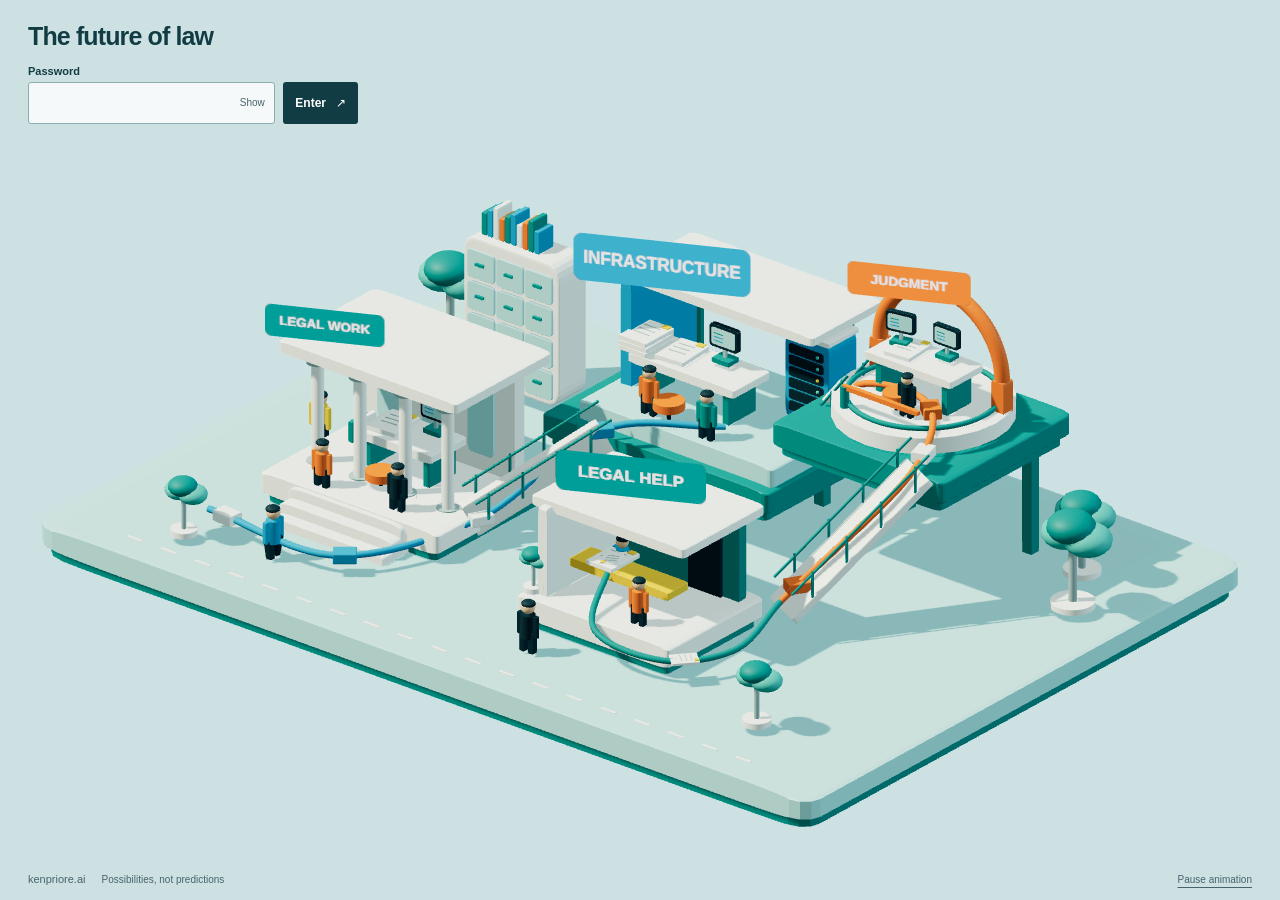
==== commit 4f8bed40: "Add robots noindex to all pages; set custom domain legal2040.com Co-Authored-By: Claude Fable 5 <nor" ====
--- a/index.html
+++ b/index.html
@@ -1,5 +1,5 @@
 <!DOCTYPE html>
 
-<html lang="en"><head><script src="entry-gate.js?v=password-2"></script><meta charset="utf-8"/><meta content="width=device-width,initial-scale=1" name="viewport"/><title>The Future of Law | Three horizons of change</title><meta content="A field guide to the future-of-law workshops: the changing legal system, four possible futures, and what different communities can do next." name="description"/><link href="styles.css?v=20260920-compact-footer" rel="stylesheet"/><link href="assets/favicon.svg" rel="icon" type="image/svg+xml"/><script defer="" src="app.js?v=20260920-motion-resume"></script><script src="scene.js?v=help-center-4" type="module"></script></head><body class="editorial-site ambient-visuals"><svg aria-hidden="true" height="0" style="position:absolute" width="0" xmlns="http://www.w3.org/2000/svg"><defs><symbol id="icon-agreement" viewbox="0 0 24 24"><path d="M5 3h9l5 5v13H5zM14 3v6h5M8 12h8M8 16h5"></path></symbol><symbol id="icon-dispute" viewbox="0 0 24 24"><path d="M12 3v17M7 21h10M3 7h18M6 7l-4 8h8zM18 7l-4 8h8z"></path></symbol><symbol id="icon-compliance" viewbox="0 0 24 24"><path d="M12 2 21 6v7c0 5-9 9-9 9s-9-4-9-9V6zM7 11l3 3 7-7"></path></symbol><symbol id="icon-judgment" viewbox="0 0 24 24"><circle cx="12" cy="6" r="3"></circle><path d="M5 22v-5a7 7 0 0 1 14 0v5M3 11h3m12 0h3"></path></symbol><symbol id="icon-access" viewbox="0 0 24 24"><path d="M4 21V4h10v17M14 7h6v14M2 21h20M8 13h3"></path><circle cx="10" cy="10" r=".6"></circle></symbol><symbol id="icon-data" viewbox="0 0 24 24"><ellipse cx="12" cy="5" rx="8" ry="3"></ellipse><path d="M4 5v13c0 4 16 4 16 0V5M4 11c0 4 16 4 16 0"></path></symbol><symbol id="icon-integration" viewbox="0 0 24 24"><rect height="7" rx="2" width="7" x="2" y="2"></rect><rect height="7" rx="2" width="7" x="15" y="2"></rect><rect height="7" rx="2" width="7" x="2" y="15"></rect><rect height="7" rx="2" width="7" x="15" y="15"></rect><path d="M9 5h6M5 9v6M19 9v6M9 19h6"></path></symbol><symbol id="icon-evidence" viewbox="0 0 24 24"><path d="M4 3h13v8M4 3v18h9M7 7h6M7 11h4"></path><circle cx="16" cy="16" r="4"></circle><path d="m19 19 3 3"></path></symbol><symbol id="icon-horizons" viewbox="0 0 24 24"><path d="M3 5c9 0 8 15 18 15M3 18c6 0 5-13 10-13s3 13 8 13M3 21c10 0 10-17 18-17"></path></symbol><symbol id="icon-worlds" viewbox="0 0 24 24"><rect height="8" rx="3" width="8" x="2" y="2"></rect><rect height="8" rx="3" width="8" x="14" y="2"></rect><rect height="8" rx="3" width="8" x="2" y="14"></rect><rect height="8" rx="3" width="8" x="14" y="14"></rect></symbol><symbol id="icon-community" viewbox="0 0 24 24"><circle cx="12" cy="5" r="3"></circle><circle cx="4" cy="12" r="2"></circle><circle cx="20" cy="12" r="2"></circle><path d="M7 21v-6a5 5 0 0 1 10 0v6M1 21v-4a3 3 0 0 1 4-3M23 21v-4a3 3 0 0 0-4-3"></path></symbol><symbol id="icon-route" viewbox="0 0 24 24"><path d="M4 21V10a6 6 0 0 1 6-6h11M10 4v11a6 6 0 0 0 6 6h5"></path><circle cx="20" cy="4" r="2"></circle><circle cx="20" cy="21" r="2"></circle></symbol></defs></svg><a class="skip" href="#main">Skip to content</a><header class="site-header"><div class="wrap header-inner"><a class="brand" href="index.html"><svg aria-hidden="true" viewbox="0 0 36 36"><path d="M5 29V18a7 7 0 0 1 7-7h12a7 7 0 0 0 7-7M12 11v12a7 7 0 0 0 7 7h12" fill="none" stroke="#007e80" stroke-linecap="round" stroke-width="5"></path><circle cx="30" cy="30" fill="#ea6628" r="4"></circle></svg>future of law</a><nav aria-label="Main navigation"><a aria-current="page" href="index.html"><svg aria-hidden="true" class="ds-icon"><use href="#icon-route"></use></svg>What we learned</a><a href="worlds.html"><svg aria-hidden="true" class="ds-icon"><use href="#icon-worlds"></use></svg>Four futures</a><a href="horizons.html"><svg aria-hidden="true" class="ds-icon"><use href="#icon-horizons"></use></svg>Three horizons</a><a href="perspectives.html"><svg aria-hidden="true" class="ds-icon"><use href="#icon-community"></use></svg>Choices today</a></nav></div></header><main id="main"><section class="hero"><div class="wrap hero-grid"><div><h1 style="font-size:clamp(2.2rem,3.1vw,3.2rem);text-wrap:balance">Keep what works.<br/>Test what could change it.<br/><em>Build what comes next</em></h1><p class="lead">Today’s legal institutions, new experiments and emerging alternatives can exist side by side. Choices about training, technology and access can strengthen existing practices or help different ones develop.</p><p class="hero-context">This guide draws on a 2026 workshop series exploring four possible futures for law in 2040. Use them to test choices about people, technology and providers. <span class="term-wrap"><button aria-controls="concept-1" aria-describedby="concept-1" aria-expanded="false" class="term" type="button">Three Horizons</button><span class="term-tip" hidden="" id="concept-1" role="tooltip">A way to consider three kinds of change together: the legal practices people rely on, experiments that could change them, and alternatives worth developing. They can coexist rather than arrive in a fixed sequence.</span></span> connects what to preserve, what to test and what to develop at the same time.</p><div class="actions"><a class="button" href="worlds.html">Compare the four futures <span aria-hidden="true">↗</span></a><a class="text-link" href="perspectives.html">See the choices for today ↗</a></div></div><figure class="hero-media three-d-figure"><div class="scene-3d" data-description="A miniature legal system connects established institutions, legal infrastructure, human judgment, and access to legal help." data-scene="story"><img alt="A miniature legal system connects established institutions, legal infrastructure, human judgment, and access to legal help." class="scene-poster" src="assets/index-help-center.jpg?v=4"/></div><figcaption class="scene-caption scene-footer"><button aria-pressed="false" class="motion-toggle background-motion-toggle" type="button">Pause animation</button></figcaption></figure></div></section><div class="wrap"><section class="section outcome-section"><div class="section-heading"><div><span class="eyebrow">Four possible futures</span><h2>The same legal work.<br/>Different centers of power</h2></div><p>These futures describe different conditions a legal team or business could face. Compare them to test a decision: what should you retain, which providers can you rely on, and where must people be able to intervene?</p></div><div class="future-stories"><a class="future-story" href="worlds.html#world-1"><span class="future-visual"><img alt="Original 3D interpretation of future 1" loading="lazy" src="assets/world-1-ambient.jpg?v=20260920-home-motion"/><video aria-hidden="true" class="ambient-loop" data-src="assets/world-1-ambient.mp4?v=20260920-home-motion" disablepictureinpicture="" disableremoteplayback="" loop="" muted="" playsinline="" preload="none" tabindex="-1"></video></span><div><span class="eyebrow">Future 01</span><h3>The company builds the system</h3><p>The company embeds legal checks in everyday business tools. It gains direct control and responsibility for decisions made through them.</p><span class="text-link">Step into this future ↗</span></div></a><a class="future-story" href="worlds.html#world-2"><span class="future-visual"><img alt="Original 3D interpretation of future 2" loading="lazy" src="assets/world-2-ambient.jpg?v=20260920-home-motion"/><video aria-hidden="true" class="ambient-loop" data-src="assets/world-2-ambient.mp4?v=20260920-home-motion" disablepictureinpicture="" disableremoteplayback="" loop="" muted="" playsinline="" preload="none" tabindex="-1"></video></span><div><span class="eyebrow">Future 02</span><h3>Legal directs the network</h3><p>The company’s legal team coordinates outside firms and tools while retaining its data. Keeping those services working together becomes a continuing responsibility.</p><span class="text-link">Step into this future ↗</span></div></a><a class="future-story" href="worlds.html#world-3"><span class="future-visual"><img alt="Original 3D interpretation of future 3" loading="lazy" src="assets/world-3-ambient.jpg?v=20260920-home-motion"/><video aria-hidden="true" class="ambient-loop" data-src="assets/world-3-ambient.mp4?v=20260920-home-motion" disablepictureinpicture="" disableremoteplayback="" loop="" muted="" playsinline="" preload="none" tabindex="-1"></video></span><div><span class="eyebrow">Future 03</span><h3>Providers own the infrastructure</h3><p>Outside firms and technology companies supply the systems that handle legal work. The company gains capability while depending on providers’ systems and knowledge.</p><span class="text-link">Step into this future ↗</span></div></a><a class="future-story" href="worlds.html#world-4"><span class="future-visual"><img alt="Original 3D interpretation of future 4" loading="lazy" src="assets/world-4-ambient.jpg?v=20260920-home-motion"/><video aria-hidden="true" class="ambient-loop" data-src="assets/world-4-ambient.mp4?v=20260920-home-motion" disablepictureinpicture="" disableremoteplayback="" loop="" muted="" playsinline="" preload="none" tabindex="-1"></video></span><div><span class="eyebrow">Future 04</span><h3>People claim the final say</h3><p>People are meant to review, challenge and stop automated decisions. Whether they have the information and authority to do so remains contested.</p><span class="text-link">Step into this future ↗</span></div></a></div></section><section class="section" id="story"><div class="section-heading"><div><span class="eyebrow">What the work reveals / Editorial synthesis</span><h2>Control. Judgment. Access.<br/>The choices run deeper than tools</h2></div><p>The workshops began from corporate legal’s perspective. Their questions reach anyone building, buying, delivering or relying on legal help.</p></div><div class="grid3"><article class="insight"><span class="icon"><svg viewbox="0 0 24 24"><path d="M4 7h16M4 17h16M8 4v6m8 4v6"></path><circle cx="8" cy="7" r="3"></circle><circle cx="16" cy="17" r="3"></circle></svg></span><h3>Ownership affects your room to act</h3><p>Control of data, software and working rules affects whether a company can change a service, check a result or act without a provider’s help.</p><span class="source">Synthesis of the four scenario worlds</span></article><article class="insight"><span class="icon"><svg viewbox="0 0 24 24"><circle cx="12" cy="7" r="3"></circle><path d="M6 21v-4a6 6 0 0 1 12 0v4M3 12h3m12 0h3"></path></svg></span><h3>Human authority needs practical support</h3><p>The fourth scenario questions whether people can meaningfully supervise automated work. Intervention depends on information, expertise and authority to act.</p><span class="source">Scenario questions, especially world four</span></article><article class="insight"><span class="icon"><svg viewbox="0 0 24 24"><path d="M4 20V7l8-4 8 4v13M9 20v-7h6v7M2 20h20"></path></svg></span><h3>Access includes a way to challenge decisions</h3><p>The consumer and small-business group emphasized affordable help, fair treatment and trust. It also raised the position of people poorly served by existing arrangements.</p><span class="source">Recorded consumer-group priorities</span></article></div></section><section class="horizon-bridge"><div class="section-heading"><div><span class="eyebrow">How today connects to tomorrow</span><h2>Preserve, experiment and build at the same time</h2></div><p>Three Horizons separates work that keeps today’s legal services dependable, experiments that could change them, and longer-term alternatives. All three can be active at once.</p></div><div class="horizon-preview"><article><span>H1</span><h3>Keep what people rely on</h3><p>Maintain the institutions, expertise and practices that people still need.</p></article><article><span>H2</span><h3>Test what could change it</h3><p>Try different tools or services and examine what they improve, and what they leave unresolved.</p></article><article><span>H3</span><h3>Build what comes next</h3><p>Develop alternatives that could change how legal work is delivered and who can get help.</p></article></div><a class="button" href="horizons.html">Explore the three horizons <span>↗</span></a></section><section class="section"><div class="section-heading"><div><span class="eyebrow">From possible futures to choices today</span><h2>Different responsibilities.<br/>Different priorities</h2></div><p>Groups considered the same four futures from different positions. Their proposals help identify what an organization might retain, buy, develop or make easier for people to use.</p></div><div class="community-preview"><a href="perspectives.html#inhouse"><h3>In-house legal</h3><p>Decide which work, knowledge and decisions the organization needs to retain.</p><span>Explore this perspective ↗</span></a><a href="perspectives.html#lawfirms"><h3>Law firms</h3><p>Change how services are delivered while developing expertise and client relationships.</p><span>Explore this perspective ↗</span></a><a href="perspectives.html#legaltech"><h3>Legal technology</h3><p>Make tools work with customer systems and show useful results.</p><span>Explore this perspective ↗</span></a><a href="perspectives.html#people"><h3>Consumers &amp; small businesses</h3><p>Make legal help affordable, fair and open to challenge when something goes wrong.</p><span>Explore this perspective ↗</span></a></div></section></div></main><footer aria-label="About Ken Priore and more of his work" class="author-footer"><div class="wrap">
+<html lang="en"><head><script src="entry-gate.js?v=password-2"></script><meta charset="utf-8"/><meta content="width=device-width,initial-scale=1" name="viewport"/><meta name="robots" content="noindex"><title>The Future of Law | Three horizons of change</title><meta content="A field guide to the future-of-law workshops: the changing legal system, four possible futures, and what different communities can do next." name="description"/><link href="styles.css?v=20260920-compact-footer" rel="stylesheet"/><link href="assets/favicon.svg" rel="icon" type="image/svg+xml"/><script defer="" src="app.js?v=20260920-motion-resume"></script><script src="scene.js?v=help-center-4" type="module"></script></head><body class="editorial-site ambient-visuals"><svg aria-hidden="true" height="0" style="position:absolute" width="0" xmlns="http://www.w3.org/2000/svg"><defs><symbol id="icon-agreement" viewbox="0 0 24 24"><path d="M5 3h9l5 5v13H5zM14 3v6h5M8 12h8M8 16h5"></path></symbol><symbol id="icon-dispute" viewbox="0 0 24 24"><path d="M12 3v17M7 21h10M3 7h18M6 7l-4 8h8zM18 7l-4 8h8z"></path></symbol><symbol id="icon-compliance" viewbox="0 0 24 24"><path d="M12 2 21 6v7c0 5-9 9-9 9s-9-4-9-9V6zM7 11l3 3 7-7"></path></symbol><symbol id="icon-judgment" viewbox="0 0 24 24"><circle cx="12" cy="6" r="3"></circle><path d="M5 22v-5a7 7 0 0 1 14 0v5M3 11h3m12 0h3"></path></symbol><symbol id="icon-access" viewbox="0 0 24 24"><path d="M4 21V4h10v17M14 7h6v14M2 21h20M8 13h3"></path><circle cx="10" cy="10" r=".6"></circle></symbol><symbol id="icon-data" viewbox="0 0 24 24"><ellipse cx="12" cy="5" rx="8" ry="3"></ellipse><path d="M4 5v13c0 4 16 4 16 0V5M4 11c0 4 16 4 16 0"></path></symbol><symbol id="icon-integration" viewbox="0 0 24 24"><rect height="7" rx="2" width="7" x="2" y="2"></rect><rect height="7" rx="2" width="7" x="15" y="2"></rect><rect height="7" rx="2" width="7" x="2" y="15"></rect><rect height="7" rx="2" width="7" x="15" y="15"></rect><path d="M9 5h6M5 9v6M19 9v6M9 19h6"></path></symbol><symbol id="icon-evidence" viewbox="0 0 24 24"><path d="M4 3h13v8M4 3v18h9M7 7h6M7 11h4"></path><circle cx="16" cy="16" r="4"></circle><path d="m19 19 3 3"></path></symbol><symbol id="icon-horizons" viewbox="0 0 24 24"><path d="M3 5c9 0 8 15 18 15M3 18c6 0 5-13 10-13s3 13 8 13M3 21c10 0 10-17 18-17"></path></symbol><symbol id="icon-worlds" viewbox="0 0 24 24"><rect height="8" rx="3" width="8" x="2" y="2"></rect><rect height="8" rx="3" width="8" x="14" y="2"></rect><rect height="8" rx="3" width="8" x="2" y="14"></rect><rect height="8" rx="3" width="8" x="14" y="14"></rect></symbol><symbol id="icon-community" viewbox="0 0 24 24"><circle cx="12" cy="5" r="3"></circle><circle cx="4" cy="12" r="2"></circle><circle cx="20" cy="12" r="2"></circle><path d="M7 21v-6a5 5 0 0 1 10 0v6M1 21v-4a3 3 0 0 1 4-3M23 21v-4a3 3 0 0 0-4-3"></path></symbol><symbol id="icon-route" viewbox="0 0 24 24"><path d="M4 21V10a6 6 0 0 1 6-6h11M10 4v11a6 6 0 0 0 6 6h5"></path><circle cx="20" cy="4" r="2"></circle><circle cx="20" cy="21" r="2"></circle></symbol></defs></svg><a class="skip" href="#main">Skip to content</a><header class="site-header"><div class="wrap header-inner"><a class="brand" href="index.html"><svg aria-hidden="true" viewbox="0 0 36 36"><path d="M5 29V18a7 7 0 0 1 7-7h12a7 7 0 0 0 7-7M12 11v12a7 7 0 0 0 7 7h12" fill="none" stroke="#007e80" stroke-linecap="round" stroke-width="5"></path><circle cx="30" cy="30" fill="#ea6628" r="4"></circle></svg>future of law</a><nav aria-label="Main navigation"><a aria-current="page" href="index.html"><svg aria-hidden="true" class="ds-icon"><use href="#icon-route"></use></svg>What we learned</a><a href="worlds.html"><svg aria-hidden="true" class="ds-icon"><use href="#icon-worlds"></use></svg>Four futures</a><a href="horizons.html"><svg aria-hidden="true" class="ds-icon"><use href="#icon-horizons"></use></svg>Three horizons</a><a href="perspectives.html"><svg aria-hidden="true" class="ds-icon"><use href="#icon-community"></use></svg>Choices today</a></nav></div></header><main id="main"><section class="hero"><div class="wrap hero-grid"><div><h1 style="font-size:clamp(2.2rem,3.1vw,3.2rem);text-wrap:balance">Keep what works.<br/>Test what could change it.<br/><em>Build what comes next</em></h1><p class="lead">Today’s legal institutions, new experiments and emerging alternatives can exist side by side. Choices about training, technology and access can strengthen existing practices or help different ones develop.</p><p class="hero-context">This guide draws on a 2026 workshop series exploring four possible futures for law in 2040. Use them to test choices about people, technology and providers. <span class="term-wrap"><button aria-controls="concept-1" aria-describedby="concept-1" aria-expanded="false" class="term" type="button">Three Horizons</button><span class="term-tip" hidden="" id="concept-1" role="tooltip">A way to consider three kinds of change together: the legal practices people rely on, experiments that could change them, and alternatives worth developing. They can coexist rather than arrive in a fixed sequence.</span></span> connects what to preserve, what to test and what to develop at the same time.</p><div class="actions"><a class="button" href="worlds.html">Compare the four futures <span aria-hidden="true">↗</span></a><a class="text-link" href="perspectives.html">See the choices for today ↗</a></div></div><figure class="hero-media three-d-figure"><div class="scene-3d" data-description="A miniature legal system connects established institutions, legal infrastructure, human judgment, and access to legal help." data-scene="story"><img alt="A miniature legal system connects established institutions, legal infrastructure, human judgment, and access to legal help." class="scene-poster" src="assets/index-help-center.jpg?v=4"/></div><figcaption class="scene-caption scene-footer"><button aria-pressed="false" class="motion-toggle background-motion-toggle" type="button">Pause animation</button></figcaption></figure></div></section><div class="wrap"><section class="section outcome-section"><div class="section-heading"><div><span class="eyebrow">Four possible futures</span><h2>The same legal work.<br/>Different centers of power</h2></div><p>These futures describe different conditions a legal team or business could face. Compare them to test a decision: what should you retain, which providers can you rely on, and where must people be able to intervene?</p></div><div class="future-stories"><a class="future-story" href="worlds.html#world-1"><span class="future-visual"><img alt="Original 3D interpretation of future 1" loading="lazy" src="assets/world-1-ambient.jpg?v=20260920-home-motion"/><video aria-hidden="true" class="ambient-loop" data-src="assets/world-1-ambient.mp4?v=20260920-home-motion" disablepictureinpicture="" disableremoteplayback="" loop="" muted="" playsinline="" preload="none" tabindex="-1"></video></span><div><span class="eyebrow">Future 01</span><h3>The company builds the system</h3><p>The company embeds legal checks in everyday business tools. It gains direct control and responsibility for decisions made through them.</p><span class="text-link">Step into this future ↗</span></div></a><a class="future-story" href="worlds.html#world-2"><span class="future-visual"><img alt="Original 3D interpretation of future 2" loading="lazy" src="assets/world-2-ambient.jpg?v=20260920-home-motion"/><video aria-hidden="true" class="ambient-loop" data-src="assets/world-2-ambient.mp4?v=20260920-home-motion" disablepictureinpicture="" disableremoteplayback="" loop="" muted="" playsinline="" preload="none" tabindex="-1"></video></span><div><span class="eyebrow">Future 02</span><h3>Legal directs the network</h3><p>The company’s legal team coordinates outside firms and tools while retaining its data. Keeping those services working together becomes a continuing responsibility.</p><span class="text-link">Step into this future ↗</span></div></a><a class="future-story" href="worlds.html#world-3"><span class="future-visual"><img alt="Original 3D interpretation of future 3" loading="lazy" src="assets/world-3-ambient.jpg?v=20260920-home-motion"/><video aria-hidden="true" class="ambient-loop" data-src="assets/world-3-ambient.mp4?v=20260920-home-motion" disablepictureinpicture="" disableremoteplayback="" loop="" muted="" playsinline="" preload="none" tabindex="-1"></video></span><div><span class="eyebrow">Future 03</span><h3>Providers own the infrastructure</h3><p>Outside firms and technology companies supply the systems that handle legal work. The company gains capability while depending on providers’ systems and knowledge.</p><span class="text-link">Step into this future ↗</span></div></a><a class="future-story" href="worlds.html#world-4"><span class="future-visual"><img alt="Original 3D interpretation of future 4" loading="lazy" src="assets/world-4-ambient.jpg?v=20260920-home-motion"/><video aria-hidden="true" class="ambient-loop" data-src="assets/world-4-ambient.mp4?v=20260920-home-motion" disablepictureinpicture="" disableremoteplayback="" loop="" muted="" playsinline="" preload="none" tabindex="-1"></video></span><div><span class="eyebrow">Future 04</span><h3>People claim the final say</h3><p>People are meant to review, challenge and stop automated decisions. Whether they have the information and authority to do so remains contested.</p><span class="text-link">Step into this future ↗</span></div></a></div></section><section class="section" id="story"><div class="section-heading"><div><span class="eyebrow">What the work reveals / Editorial synthesis</span><h2>Control. Judgment. Access.<br/>The choices run deeper than tools</h2></div><p>The workshops began from corporate legal’s perspective. Their questions reach anyone building, buying, delivering or relying on legal help.</p></div><div class="grid3"><article class="insight"><span class="icon"><svg viewbox="0 0 24 24"><path d="M4 7h16M4 17h16M8 4v6m8 4v6"></path><circle cx="8" cy="7" r="3"></circle><circle cx="16" cy="17" r="3"></circle></svg></span><h3>Ownership affects your room to act</h3><p>Control of data, software and working rules affects whether a company can change a service, check a result or act without a provider’s help.</p><span class="source">Synthesis of the four scenario worlds</span></article><article class="insight"><span class="icon"><svg viewbox="0 0 24 24"><circle cx="12" cy="7" r="3"></circle><path d="M6 21v-4a6 6 0 0 1 12 0v4M3 12h3m12 0h3"></path></svg></span><h3>Human authority needs practical support</h3><p>The fourth scenario questions whether people can meaningfully supervise automated work. Intervention depends on information, expertise and authority to act.</p><span class="source">Scenario questions, especially world four</span></article><article class="insight"><span class="icon"><svg viewbox="0 0 24 24"><path d="M4 20V7l8-4 8 4v13M9 20v-7h6v7M2 20h20"></path></svg></span><h3>Access includes a way to challenge decisions</h3><p>The consumer and small-business group emphasized affordable help, fair treatment and trust. It also raised the position of people poorly served by existing arrangements.</p><span class="source">Recorded consumer-group priorities</span></article></div></section><section class="horizon-bridge"><div class="section-heading"><div><span class="eyebrow">How today connects to tomorrow</span><h2>Preserve, experiment and build at the same time</h2></div><p>Three Horizons separates work that keeps today’s legal services dependable, experiments that could change them, and longer-term alternatives. All three can be active at once.</p></div><div class="horizon-preview"><article><span>H1</span><h3>Keep what people rely on</h3><p>Maintain the institutions, expertise and practices that people still need.</p></article><article><span>H2</span><h3>Test what could change it</h3><p>Try different tools or services and examine what they improve, and what they leave unresolved.</p></article><article><span>H3</span><h3>Build what comes next</h3><p>Develop alternatives that could change how legal work is delivered and who can get help.</p></article></div><a class="button" href="horizons.html">Explore the three horizons <span>↗</span></a></section><section class="section"><div class="section-heading"><div><span class="eyebrow">From possible futures to choices today</span><h2>Different responsibilities.<br/>Different priorities</h2></div><p>Groups considered the same four futures from different positions. Their proposals help identify what an organization might retain, buy, develop or make easier for people to use.</p></div><div class="community-preview"><a href="perspectives.html#inhouse"><h3>In-house legal</h3><p>Decide which work, knowledge and decisions the organization needs to retain.</p><span>Explore this perspective ↗</span></a><a href="perspectives.html#lawfirms"><h3>Law firms</h3><p>Change how services are delivered while developing expertise and client relationships.</p><span>Explore this perspective ↗</span></a><a href="perspectives.html#legaltech"><h3>Legal technology</h3><p>Make tools work with customer systems and show useful results.</p><span>Explore this perspective ↗</span></a><a href="perspectives.html#people"><h3>Consumers &amp; small businesses</h3><p>Make legal help affordable, fair and open to challenge when something goes wrong.</p><span>Explore this perspective ↗</span></a></div></section></div></main><footer aria-label="About Ken Priore and more of his work" class="author-footer"><div class="wrap">
 <div class="author-intro"><div><h2>Ken Priore</h2><p class="author-role">Lawyer. Writer. Builder.</p></div><div class="author-description"><p>I’m a lawyer with two decades in technology. My writing and tools explore AI, legal work, authority and accountability.</p><div class="author-sites"><a href="https://kenpriore.com/">Writing <span>kenpriore.com ↗</span></a><a href="https://kenpriore.ai/">Research &amp; tools <span>kenpriore.ai ↗</span></a></div></div></div>
 <details class="author-work"><summary>Explore all work</summary><div role="navigation" aria-label="Explore Ken’s work" class="author-directory"><section class="author-link-group"><h3>Writing</h3><ul><li><a href="https://kenpriore.com/tag/signals/">Signals</a></li><li><a href="https://kenpriore.com/tag/reflections/">Reflections</a></li><li><a href="https://kenpriore.com/tag/foundations/">Foundations</a></li></ul></section><section class="author-link-group"><h3>Research &amp; prototypes</h3><ul><li><a href="https://kenpriore.ai/papers/certificate-of-action.pdf">Certificate of Action · paper</a></li><li><a href="https://kenpriore.ai/papers/fiduciarys-footprint.pdf">The Fiduciary’s Footprint · draft</a></li><li><a href="https://fiduciary.kenpriore.ai/">The Fiduciary-Native Product</a></li><li><a href="https://ai4law.kenpriore.ai/">ai4law · research collection</a></li><li><a href="https://proof-of-execution.replit.app/">Attest · working prototype</a></li></ul></section><section class="author-link-group"><h3>Legal operating model</h3><ul><li><a href="https://ainativelaw.kenpriore.ai/">The Agreement Work, Rewired</a></li><li><a href="https://ainativelaw.kenpriore.ai/map.html">What the Work Runs On</a></li><li><a href="https://ainativelaw.kenpriore.ai/memory.html">What the Work Remembers</a></li><li><a href="https://ainativelaw.kenpriore.ai/judgment.html">What the Work Decides</a></li></ul></section><section class="author-link-group"><h3>Interactive maps</h3><ul><li><a href="https://mindthegap.kenpriore.ai/">Mind the Gap</a></li><li><a href="https://mindthemoat.kenpriore.ai/">Mind the Moat</a></li><li><a href="https://mindthemoney.kenpriore.ai/">Mind the Money</a></li><li><a href="https://mindthechain.kenpriore.ai/">Mind the Chain</a></li><li><a href="https://mindtheshift.kenpriore.ai/">Mind the Shift</a></li></ul></section></div></details><div class="author-meta"><p>© 2026 Ken Priore · Personal views · Not legal advice</p><div class="author-profile-links"><a href="login.html?lock=1">Lock guide</a><a href="https://kenpriore.com/about/">About Ken</a><a href="https://resume.kenpriore.ai/">Resume</a><a href="https://www.linkedin.com/in/kennethpriore/">LinkedIn</a><a href="https://kenpriore.com/rss/">RSS</a></div></div><p class="footer-guide-note">Workshop scenarios and editorial synthesis. Possibilities, not forecasts.</p></div></footer></body></html>
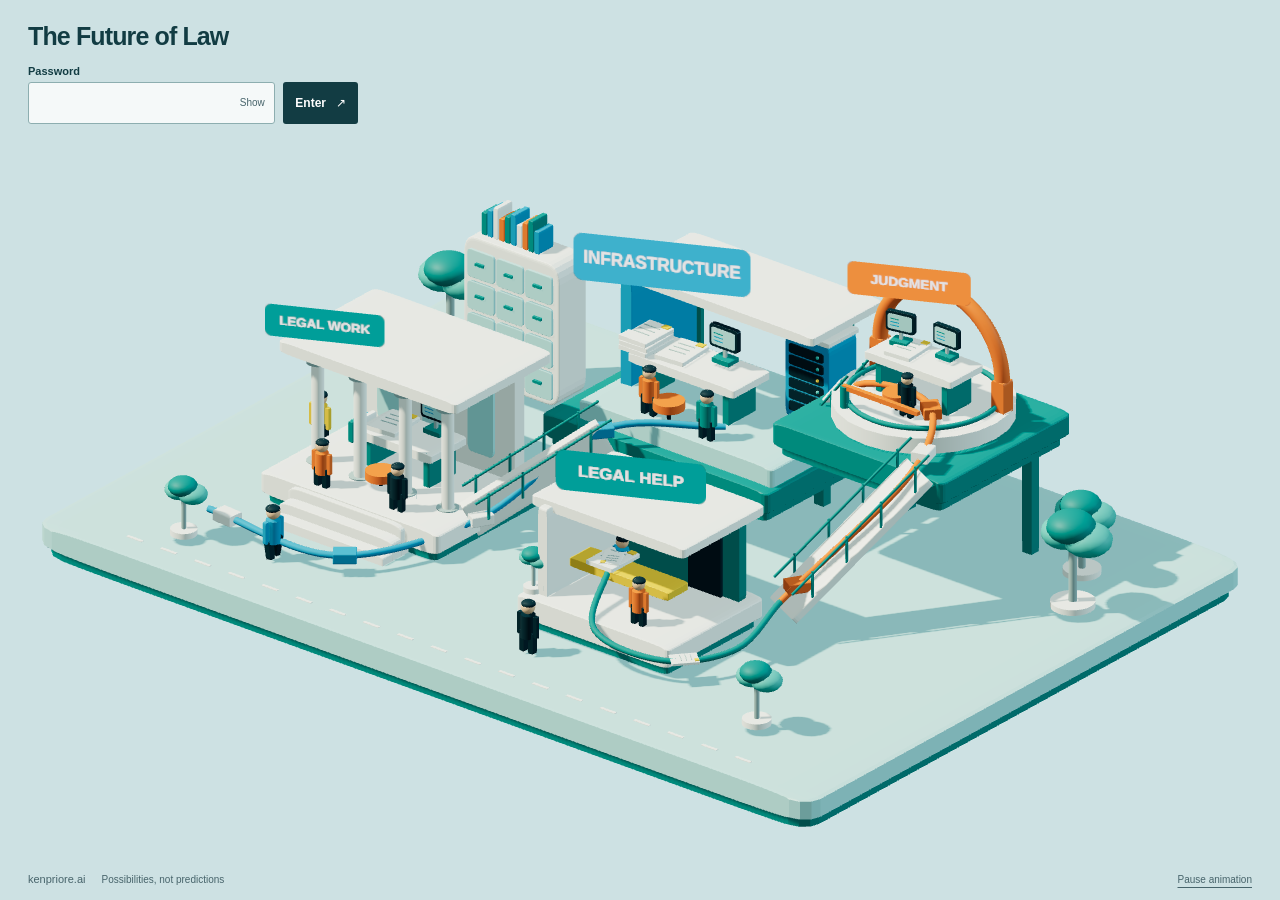
==== commit 53383132: "Full copy edit: self-contained voice, who-answers hero, recorded-proposal vocabulary; sources page r" ====
--- a/index.html
+++ b/index.html
@@ -1,5 +1,5 @@
 <!DOCTYPE html>
 
-<html lang="en"><head><script src="entry-gate.js?v=password-2"></script><meta charset="utf-8"/><meta content="width=device-width,initial-scale=1" name="viewport"/><meta name="robots" content="noindex"><title>The Future of Law | Three horizons of change</title><meta content="A field guide to the future-of-law workshops: the changing legal system, four possible futures, and what different communities can do next." name="description"/><link href="styles.css?v=20260920-compact-footer" rel="stylesheet"/><link href="assets/favicon.svg" rel="icon" type="image/svg+xml"/><script defer="" src="app.js?v=20260920-motion-resume"></script><script src="scene.js?v=help-center-4" type="module"></script></head><body class="editorial-site ambient-visuals"><svg aria-hidden="true" height="0" style="position:absolute" width="0" xmlns="http://www.w3.org/2000/svg"><defs><symbol id="icon-agreement" viewbox="0 0 24 24"><path d="M5 3h9l5 5v13H5zM14 3v6h5M8 12h8M8 16h5"></path></symbol><symbol id="icon-dispute" viewbox="0 0 24 24"><path d="M12 3v17M7 21h10M3 7h18M6 7l-4 8h8zM18 7l-4 8h8z"></path></symbol><symbol id="icon-compliance" viewbox="0 0 24 24"><path d="M12 2 21 6v7c0 5-9 9-9 9s-9-4-9-9V6zM7 11l3 3 7-7"></path></symbol><symbol id="icon-judgment" viewbox="0 0 24 24"><circle cx="12" cy="6" r="3"></circle><path d="M5 22v-5a7 7 0 0 1 14 0v5M3 11h3m12 0h3"></path></symbol><symbol id="icon-access" viewbox="0 0 24 24"><path d="M4 21V4h10v17M14 7h6v14M2 21h20M8 13h3"></path><circle cx="10" cy="10" r=".6"></circle></symbol><symbol id="icon-data" viewbox="0 0 24 24"><ellipse cx="12" cy="5" rx="8" ry="3"></ellipse><path d="M4 5v13c0 4 16 4 16 0V5M4 11c0 4 16 4 16 0"></path></symbol><symbol id="icon-integration" viewbox="0 0 24 24"><rect height="7" rx="2" width="7" x="2" y="2"></rect><rect height="7" rx="2" width="7" x="15" y="2"></rect><rect height="7" rx="2" width="7" x="2" y="15"></rect><rect height="7" rx="2" width="7" x="15" y="15"></rect><path d="M9 5h6M5 9v6M19 9v6M9 19h6"></path></symbol><symbol id="icon-evidence" viewbox="0 0 24 24"><path d="M4 3h13v8M4 3v18h9M7 7h6M7 11h4"></path><circle cx="16" cy="16" r="4"></circle><path d="m19 19 3 3"></path></symbol><symbol id="icon-horizons" viewbox="0 0 24 24"><path d="M3 5c9 0 8 15 18 15M3 18c6 0 5-13 10-13s3 13 8 13M3 21c10 0 10-17 18-17"></path></symbol><symbol id="icon-worlds" viewbox="0 0 24 24"><rect height="8" rx="3" width="8" x="2" y="2"></rect><rect height="8" rx="3" width="8" x="14" y="2"></rect><rect height="8" rx="3" width="8" x="2" y="14"></rect><rect height="8" rx="3" width="8" x="14" y="14"></rect></symbol><symbol id="icon-community" viewbox="0 0 24 24"><circle cx="12" cy="5" r="3"></circle><circle cx="4" cy="12" r="2"></circle><circle cx="20" cy="12" r="2"></circle><path d="M7 21v-6a5 5 0 0 1 10 0v6M1 21v-4a3 3 0 0 1 4-3M23 21v-4a3 3 0 0 0-4-3"></path></symbol><symbol id="icon-route" viewbox="0 0 24 24"><path d="M4 21V10a6 6 0 0 1 6-6h11M10 4v11a6 6 0 0 0 6 6h5"></path><circle cx="20" cy="4" r="2"></circle><circle cx="20" cy="21" r="2"></circle></symbol></defs></svg><a class="skip" href="#main">Skip to content</a><header class="site-header"><div class="wrap header-inner"><a class="brand" href="index.html"><svg aria-hidden="true" viewbox="0 0 36 36"><path d="M5 29V18a7 7 0 0 1 7-7h12a7 7 0 0 0 7-7M12 11v12a7 7 0 0 0 7 7h12" fill="none" stroke="#007e80" stroke-linecap="round" stroke-width="5"></path><circle cx="30" cy="30" fill="#ea6628" r="4"></circle></svg>future of law</a><nav aria-label="Main navigation"><a aria-current="page" href="index.html"><svg aria-hidden="true" class="ds-icon"><use href="#icon-route"></use></svg>What we learned</a><a href="worlds.html"><svg aria-hidden="true" class="ds-icon"><use href="#icon-worlds"></use></svg>Four futures</a><a href="horizons.html"><svg aria-hidden="true" class="ds-icon"><use href="#icon-horizons"></use></svg>Three horizons</a><a href="perspectives.html"><svg aria-hidden="true" class="ds-icon"><use href="#icon-community"></use></svg>Choices today</a></nav></div></header><main id="main"><section class="hero"><div class="wrap hero-grid"><div><h1 style="font-size:clamp(2.2rem,3.1vw,3.2rem);text-wrap:balance">Keep what works.<br/>Test what could change it.<br/><em>Build what comes next</em></h1><p class="lead">Today’s legal institutions, new experiments and emerging alternatives can exist side by side. Choices about training, technology and access can strengthen existing practices or help different ones develop.</p><p class="hero-context">This guide draws on a 2026 workshop series exploring four possible futures for law in 2040. Use them to test choices about people, technology and providers. <span class="term-wrap"><button aria-controls="concept-1" aria-describedby="concept-1" aria-expanded="false" class="term" type="button">Three Horizons</button><span class="term-tip" hidden="" id="concept-1" role="tooltip">A way to consider three kinds of change together: the legal practices people rely on, experiments that could change them, and alternatives worth developing. They can coexist rather than arrive in a fixed sequence.</span></span> connects what to preserve, what to test and what to develop at the same time.</p><div class="actions"><a class="button" href="worlds.html">Compare the four futures <span aria-hidden="true">↗</span></a><a class="text-link" href="perspectives.html">See the choices for today ↗</a></div></div><figure class="hero-media three-d-figure"><div class="scene-3d" data-description="A miniature legal system connects established institutions, legal infrastructure, human judgment, and access to legal help." data-scene="story"><img alt="A miniature legal system connects established institutions, legal infrastructure, human judgment, and access to legal help." class="scene-poster" src="assets/index-help-center.jpg?v=4"/></div><figcaption class="scene-caption scene-footer"><button aria-pressed="false" class="motion-toggle background-motion-toggle" type="button">Pause animation</button></figcaption></figure></div></section><div class="wrap"><section class="section outcome-section"><div class="section-heading"><div><span class="eyebrow">Four possible futures</span><h2>The same legal work.<br/>Different centers of power</h2></div><p>These futures describe different conditions a legal team or business could face. Compare them to test a decision: what should you retain, which providers can you rely on, and where must people be able to intervene?</p></div><div class="future-stories"><a class="future-story" href="worlds.html#world-1"><span class="future-visual"><img alt="Original 3D interpretation of future 1" loading="lazy" src="assets/world-1-ambient.jpg?v=20260920-home-motion"/><video aria-hidden="true" class="ambient-loop" data-src="assets/world-1-ambient.mp4?v=20260920-home-motion" disablepictureinpicture="" disableremoteplayback="" loop="" muted="" playsinline="" preload="none" tabindex="-1"></video></span><div><span class="eyebrow">Future 01</span><h3>The company builds the system</h3><p>The company embeds legal checks in everyday business tools. It gains direct control and responsibility for decisions made through them.</p><span class="text-link">Step into this future ↗</span></div></a><a class="future-story" href="worlds.html#world-2"><span class="future-visual"><img alt="Original 3D interpretation of future 2" loading="lazy" src="assets/world-2-ambient.jpg?v=20260920-home-motion"/><video aria-hidden="true" class="ambient-loop" data-src="assets/world-2-ambient.mp4?v=20260920-home-motion" disablepictureinpicture="" disableremoteplayback="" loop="" muted="" playsinline="" preload="none" tabindex="-1"></video></span><div><span class="eyebrow">Future 02</span><h3>Legal directs the network</h3><p>The company’s legal team coordinates outside firms and tools while retaining its data. Keeping those services working together becomes a continuing responsibility.</p><span class="text-link">Step into this future ↗</span></div></a><a class="future-story" href="worlds.html#world-3"><span class="future-visual"><img alt="Original 3D interpretation of future 3" loading="lazy" src="assets/world-3-ambient.jpg?v=20260920-home-motion"/><video aria-hidden="true" class="ambient-loop" data-src="assets/world-3-ambient.mp4?v=20260920-home-motion" disablepictureinpicture="" disableremoteplayback="" loop="" muted="" playsinline="" preload="none" tabindex="-1"></video></span><div><span class="eyebrow">Future 03</span><h3>Providers own the infrastructure</h3><p>Outside firms and technology companies supply the systems that handle legal work. The company gains capability while depending on providers’ systems and knowledge.</p><span class="text-link">Step into this future ↗</span></div></a><a class="future-story" href="worlds.html#world-4"><span class="future-visual"><img alt="Original 3D interpretation of future 4" loading="lazy" src="assets/world-4-ambient.jpg?v=20260920-home-motion"/><video aria-hidden="true" class="ambient-loop" data-src="assets/world-4-ambient.mp4?v=20260920-home-motion" disablepictureinpicture="" disableremoteplayback="" loop="" muted="" playsinline="" preload="none" tabindex="-1"></video></span><div><span class="eyebrow">Future 04</span><h3>People claim the final say</h3><p>People are meant to review, challenge and stop automated decisions. Whether they have the information and authority to do so remains contested.</p><span class="text-link">Step into this future ↗</span></div></a></div></section><section class="section" id="story"><div class="section-heading"><div><span class="eyebrow">What the work reveals / Editorial synthesis</span><h2>Control. Judgment. Access.<br/>The choices run deeper than tools</h2></div><p>The workshops began from corporate legal’s perspective. Their questions reach anyone building, buying, delivering or relying on legal help.</p></div><div class="grid3"><article class="insight"><span class="icon"><svg viewbox="0 0 24 24"><path d="M4 7h16M4 17h16M8 4v6m8 4v6"></path><circle cx="8" cy="7" r="3"></circle><circle cx="16" cy="17" r="3"></circle></svg></span><h3>Ownership affects your room to act</h3><p>Control of data, software and working rules affects whether a company can change a service, check a result or act without a provider’s help.</p><span class="source">Synthesis of the four scenario worlds</span></article><article class="insight"><span class="icon"><svg viewbox="0 0 24 24"><circle cx="12" cy="7" r="3"></circle><path d="M6 21v-4a6 6 0 0 1 12 0v4M3 12h3m12 0h3"></path></svg></span><h3>Human authority needs practical support</h3><p>The fourth scenario questions whether people can meaningfully supervise automated work. Intervention depends on information, expertise and authority to act.</p><span class="source">Scenario questions, especially world four</span></article><article class="insight"><span class="icon"><svg viewbox="0 0 24 24"><path d="M4 20V7l8-4 8 4v13M9 20v-7h6v7M2 20h20"></path></svg></span><h3>Access includes a way to challenge decisions</h3><p>The consumer and small-business group emphasized affordable help, fair treatment and trust. It also raised the position of people poorly served by existing arrangements.</p><span class="source">Recorded consumer-group priorities</span></article></div></section><section class="horizon-bridge"><div class="section-heading"><div><span class="eyebrow">How today connects to tomorrow</span><h2>Preserve, experiment and build at the same time</h2></div><p>Three Horizons separates work that keeps today’s legal services dependable, experiments that could change them, and longer-term alternatives. All three can be active at once.</p></div><div class="horizon-preview"><article><span>H1</span><h3>Keep what people rely on</h3><p>Maintain the institutions, expertise and practices that people still need.</p></article><article><span>H2</span><h3>Test what could change it</h3><p>Try different tools or services and examine what they improve, and what they leave unresolved.</p></article><article><span>H3</span><h3>Build what comes next</h3><p>Develop alternatives that could change how legal work is delivered and who can get help.</p></article></div><a class="button" href="horizons.html">Explore the three horizons <span>↗</span></a></section><section class="section"><div class="section-heading"><div><span class="eyebrow">From possible futures to choices today</span><h2>Different responsibilities.<br/>Different priorities</h2></div><p>Groups considered the same four futures from different positions. Their proposals help identify what an organization might retain, buy, develop or make easier for people to use.</p></div><div class="community-preview"><a href="perspectives.html#inhouse"><h3>In-house legal</h3><p>Decide which work, knowledge and decisions the organization needs to retain.</p><span>Explore this perspective ↗</span></a><a href="perspectives.html#lawfirms"><h3>Law firms</h3><p>Change how services are delivered while developing expertise and client relationships.</p><span>Explore this perspective ↗</span></a><a href="perspectives.html#legaltech"><h3>Legal technology</h3><p>Make tools work with customer systems and show useful results.</p><span>Explore this perspective ↗</span></a><a href="perspectives.html#people"><h3>Consumers &amp; small businesses</h3><p>Make legal help affordable, fair and open to challenge when something goes wrong.</p><span>Explore this perspective ↗</span></a></div></section></div></main><footer aria-label="About Ken Priore and more of his work" class="author-footer"><div class="wrap">
+<html lang="en"><head><script src="entry-gate.js?v=password-2"></script><meta charset="utf-8"/><meta content="width=device-width,initial-scale=1" name="viewport"/><meta name="robots" content="noindex"><title>The Future of Law | Four futures for legal work in 2040</title><meta content="Four possible futures for legal work in 2040: who delivers the work, who owns the systems it runs on, and who answers when it goes wrong." name="description"/><link href="styles.css?v=20260920-compact-footer" rel="stylesheet"/><link href="assets/favicon.svg" rel="icon" type="image/svg+xml"/><script defer="" src="app.js?v=20260920-motion-resume"></script><script src="scene.js?v=help-center-4" type="module"></script></head><body class="editorial-site ambient-visuals"><svg aria-hidden="true" height="0" style="position:absolute" width="0" xmlns="http://www.w3.org/2000/svg"><defs><symbol id="icon-agreement" viewbox="0 0 24 24"><path d="M5 3h9l5 5v13H5zM14 3v6h5M8 12h8M8 16h5"></path></symbol><symbol id="icon-dispute" viewbox="0 0 24 24"><path d="M12 3v17M7 21h10M3 7h18M6 7l-4 8h8zM18 7l-4 8h8z"></path></symbol><symbol id="icon-compliance" viewbox="0 0 24 24"><path d="M12 2 21 6v7c0 5-9 9-9 9s-9-4-9-9V6zM7 11l3 3 7-7"></path></symbol><symbol id="icon-judgment" viewbox="0 0 24 24"><circle cx="12" cy="6" r="3"></circle><path d="M5 22v-5a7 7 0 0 1 14 0v5M3 11h3m12 0h3"></path></symbol><symbol id="icon-access" viewbox="0 0 24 24"><path d="M4 21V4h10v17M14 7h6v14M2 21h20M8 13h3"></path><circle cx="10" cy="10" r=".6"></circle></symbol><symbol id="icon-data" viewbox="0 0 24 24"><ellipse cx="12" cy="5" rx="8" ry="3"></ellipse><path d="M4 5v13c0 4 16 4 16 0V5M4 11c0 4 16 4 16 0"></path></symbol><symbol id="icon-integration" viewbox="0 0 24 24"><rect height="7" rx="2" width="7" x="2" y="2"></rect><rect height="7" rx="2" width="7" x="15" y="2"></rect><rect height="7" rx="2" width="7" x="2" y="15"></rect><rect height="7" rx="2" width="7" x="15" y="15"></rect><path d="M9 5h6M5 9v6M19 9v6M9 19h6"></path></symbol><symbol id="icon-evidence" viewbox="0 0 24 24"><path d="M4 3h13v8M4 3v18h9M7 7h6M7 11h4"></path><circle cx="16" cy="16" r="4"></circle><path d="m19 19 3 3"></path></symbol><symbol id="icon-horizons" viewbox="0 0 24 24"><path d="M3 5c9 0 8 15 18 15M3 18c6 0 5-13 10-13s3 13 8 13M3 21c10 0 10-17 18-17"></path></symbol><symbol id="icon-worlds" viewbox="0 0 24 24"><rect height="8" rx="3" width="8" x="2" y="2"></rect><rect height="8" rx="3" width="8" x="14" y="2"></rect><rect height="8" rx="3" width="8" x="2" y="14"></rect><rect height="8" rx="3" width="8" x="14" y="14"></rect></symbol><symbol id="icon-community" viewbox="0 0 24 24"><circle cx="12" cy="5" r="3"></circle><circle cx="4" cy="12" r="2"></circle><circle cx="20" cy="12" r="2"></circle><path d="M7 21v-6a5 5 0 0 1 10 0v6M1 21v-4a3 3 0 0 1 4-3M23 21v-4a3 3 0 0 0-4-3"></path></symbol><symbol id="icon-route" viewbox="0 0 24 24"><path d="M4 21V10a6 6 0 0 1 6-6h11M10 4v11a6 6 0 0 0 6 6h5"></path><circle cx="20" cy="4" r="2"></circle><circle cx="20" cy="21" r="2"></circle></symbol></defs></svg><a class="skip" href="#main">Skip to content</a><header class="site-header"><div class="wrap header-inner"><a class="brand" href="index.html"><svg aria-hidden="true" viewbox="0 0 36 36"><path d="M5 29V18a7 7 0 0 1 7-7h12a7 7 0 0 0 7-7M12 11v12a7 7 0 0 0 7 7h12" fill="none" stroke="#007e80" stroke-linecap="round" stroke-width="5"></path><circle cx="30" cy="30" fill="#ea6628" r="4"></circle></svg>future of law</a><nav aria-label="Main navigation"><a aria-current="page" href="index.html"><svg aria-hidden="true" class="ds-icon"><use href="#icon-route"></use></svg>Start here</a><a href="worlds.html"><svg aria-hidden="true" class="ds-icon"><use href="#icon-worlds"></use></svg>Four futures</a><a href="horizons.html"><svg aria-hidden="true" class="ds-icon"><use href="#icon-horizons"></use></svg>Three horizons</a><a href="perspectives.html"><svg aria-hidden="true" class="ds-icon"><use href="#icon-community"></use></svg>Choices today</a></nav></div></header><main id="main"><section class="hero"><div class="wrap hero-grid"><div><h1 style="font-size:clamp(2.2rem,3.1vw,3.2rem);text-wrap:balance">Someone will answer for your legal work in 2040. This guide asks who</h1><p class="lead">Picture the most ordinary task your legal team touches, a supplier renewal, and follow it fifteen years forward. In one future your company built the system that clears it. In another, your general counsel conducts a network of outside services. In a third, providers own the machinery and you rent it. In a fourth, a person can still say stop, though whether that order holds is an open fight. The task is identical in all four. The person who answers for it is not.</p><p class="hero-context">This guide is built from a documented source record: four developed futures for law in 2040, and recorded responses from the people who would have to live in them. Use the futures to pressure-test a real decision about people, technology and providers. <span class="term-wrap"><button aria-controls="concept-1" aria-describedby="concept-1" aria-expanded="false" class="term" type="button">Three Horizons</button><span class="term-tip" hidden="" id="concept-1" role="tooltip">A way to consider three kinds of change together: the legal practices people rely on, experiments that could change them, and alternatives worth developing. They can coexist rather than arrive in a fixed sequence.</span></span> connects what to preserve, what to test and what to start building, all at the same time.</p><div class="actions"><a class="button" href="worlds.html">Compare the four futures <span aria-hidden="true">↗</span></a><a class="text-link" href="perspectives.html">See what to decide now ↗</a></div></div><figure class="hero-media three-d-figure"><div class="scene-3d" data-description="A miniature legal system connects established institutions, legal infrastructure, human judgment, and access to legal help." data-scene="story"><img alt="A miniature legal system connects established institutions, legal infrastructure, human judgment, and access to legal help." class="scene-poster" src="assets/index-help-center.jpg?v=4"/></div><figcaption class="scene-caption scene-footer"><button aria-pressed="false" class="motion-toggle background-motion-toggle" type="button">Pause animation</button></figcaption></figure></div></section><div class="wrap"><section class="section outcome-section"><div class="section-heading"><div><span class="eyebrow">Four possible futures</span><h2>The same legal work.<br/>Different centers of power</h2></div><p>One question runs through all four: when your legal work runs on a system somebody built, who can still change its answer, and who pays when nobody can? Each future settles it differently. Read all four before deciding which one your current decisions are building.</p></div><div class="future-stories"><a class="future-story" href="worlds.html#world-1"><span class="future-visual"><img alt="Original 3D interpretation of future 1" loading="lazy" src="assets/world-1-ambient.jpg?v=20260920-home-motion"/><video aria-hidden="true" class="ambient-loop" data-src="assets/world-1-ambient.mp4?v=20260920-home-motion" disablepictureinpicture="" disableremoteplayback="" loop="" muted="" playsinline="" preload="none" tabindex="-1"></video></span><div><span class="eyebrow">Future 01</span><h3>The company builds the system</h3><p>The company wires legal checks into the tools employees already use to commit the business. It gains speed and reach, and it becomes answerable for every decision the software clears before a lawyer sees it.</p><span class="text-link">Step into this future ↗</span></div></a><a class="future-story" href="worlds.html#world-2"><span class="future-visual"><img alt="Original 3D interpretation of future 2" loading="lazy" src="assets/world-2-ambient.jpg?v=20260920-home-motion"/><video aria-hidden="true" class="ambient-loop" data-src="assets/world-2-ambient.mp4?v=20260920-home-motion" disablepictureinpicture="" disableremoteplayback="" loop="" muted="" playsinline="" preload="none" tabindex="-1"></video></span><div><span class="eyebrow">Future 02</span><h3>Legal directs the network</h3><p>The legal team keeps the company’s data and buys everything else on its own standards. The price is coordination that never ends: every provider added is a dependency the general counsel now owns.</p><span class="text-link">Step into this future ↗</span></div></a><a class="future-story" href="worlds.html#world-3"><span class="future-visual"><img alt="Original 3D interpretation of future 3" loading="lazy" src="assets/world-3-ambient.jpg?v=20260920-home-motion"/><video aria-hidden="true" class="ambient-loop" data-src="assets/world-3-ambient.mp4?v=20260920-home-motion" disablepictureinpicture="" disableremoteplayback="" loop="" muted="" playsinline="" preload="none" tabindex="-1"></video></span><div><span class="eyebrow">Future 03</span><h3>Providers own the infrastructure</h3><p>No provider asks for your operating knowledge outright. The company hands it over one renewal at a time, because each handover is cheaper than the alternative, until leaving means rebuilding.</p><span class="text-link">Step into this future ↗</span></div></a><a class="future-story" href="worlds.html#world-4"><span class="future-visual"><img alt="Original 3D interpretation of future 4" loading="lazy" src="assets/world-4-ambient.jpg?v=20260920-home-motion"/><video aria-hidden="true" class="ambient-loop" data-src="assets/world-4-ambient.mp4?v=20260920-home-motion" disablepictureinpicture="" disableremoteplayback="" loop="" muted="" playsinline="" preload="none" tabindex="-1"></video></span><div><span class="eyebrow">Future 04</span><h3>People claim the final say</h3><p>A person is named on every consequential decision. Whether that person can read the system, question it and make a stop order stick is the contested part, and this future leaves it contested.</p><span class="text-link">Step into this future ↗</span></div></a></div></section><section class="section" id="story"><div class="section-heading"><div><span class="eyebrow">What the futures share / Editorial synthesis</span><h2>The tools will change. Three questions will not</h2></div><p>This work starts from the corporate legal chair, but the questions reach anyone who builds, buys, delivers or relies on legal help.</p></div><div class="grid3"><article class="insight"><span class="icon"><svg viewbox="0 0 24 24"><path d="M4 7h16M4 17h16M8 4v6m8 4v6"></path><circle cx="8" cy="7" r="3"></circle><circle cx="16" cy="17" r="3"></circle></svg></span><h3>Ownership decides your room to act</h3><p>A contract can promise your data back. Whether you can change a service, check a result or act without a provider’s help depends on who runs the systems day to day. Read your renewals for operational control as well as the paper kind.</p></article><article class="insight"><span class="icon"><svg viewbox="0 0 24 24"><circle cx="12" cy="7" r="3"></circle><path d="M6 21v-4a6 6 0 0 1 12 0v4M3 12h3m12 0h3"></path></svg></span><h3>Human authority needs practical support</h3><p>A title does not carry authority. A reviewer who cannot see the system’s reasoning, or who lacks standing to stop it, is a signature line. The fourth future asks what would make the review real, and keeps the answer contested.</p></article><article class="insight"><span class="icon"><svg viewbox="0 0 24 24"><path d="M4 20V7l8-4 8 4v13M9 20v-7h6v7M2 20h20"></path></svg></span><h3>Access includes the power to challenge</h3><p>People who cannot afford help, or cannot contest an automated answer, are the stress test of every future here. The consumer and small-business perspective sets the bar: affordable help, fair treatment and a live route of appeal when the system is wrong.</p></article></div></section><section class="horizon-bridge"><div class="section-heading"><div><span class="eyebrow">How today connects to tomorrow</span><h2>Preserve, experiment and build at the same time</h2></div><p>You do not have to choose between running today’s legal function and building the next one. Three Horizons holds both jobs, and the experiments between them, in one budget conversation: what must keep working, what you are testing, and what you want the tests to make possible.</p></div><div class="horizon-preview"><article><span>H1</span><h3>Keep what people rely on</h3><p>Maintain the institutions, expertise and practices that people still need.</p></article><article><span>H2</span><h3>Test what could change it</h3><p>Try different tools or services and examine what they improve, and what they leave unresolved.</p></article><article><span>H3</span><h3>Build what comes next</h3><p>Develop alternatives that could change how legal work is delivered and who can get help.</p></article></div><a class="button" href="horizons.html">Explore the three horizons <span>↗</span></a></section><section class="section"><div class="section-heading"><div><span class="eyebrow">From possible futures to choices today</span><h2>Different responsibilities.<br/>Different priorities</h2></div><p>The same four futures look different from each seat at the table: the buyer of legal work, the seller, the toolmaker, and the person who needs help. Read the seat that is yours, then read the others as your counterparties’ likely moves.</p></div><div class="community-preview"><a href="perspectives.html#inhouse"><h3>In-house legal</h3><p>Decide which work, knowledge and decisions the organization needs to retain.</p><span>Explore this perspective ↗</span></a><a href="perspectives.html#lawfirms"><h3>Law firms</h3><p>Change how services are delivered while developing expertise and client relationships.</p><span>Explore this perspective ↗</span></a><a href="perspectives.html#legaltech"><h3>Legal technology</h3><p>Make tools work with customer systems and show useful results.</p><span>Explore this perspective ↗</span></a><a href="perspectives.html#people"><h3>Consumers &amp; small businesses</h3><p>Make legal help affordable, fair and open to challenge when something goes wrong.</p><span>Explore this perspective ↗</span></a></div></section></div></main><footer aria-label="About Ken Priore and more of his work" class="author-footer"><div class="wrap">
 <div class="author-intro"><div><h2>Ken Priore</h2><p class="author-role">Lawyer. Writer. Builder.</p></div><div class="author-description"><p>I’m a lawyer with two decades in technology. My writing and tools explore AI, legal work, authority and accountability.</p><div class="author-sites"><a href="https://kenpriore.com/">Writing <span>kenpriore.com ↗</span></a><a href="https://kenpriore.ai/">Research &amp; tools <span>kenpriore.ai ↗</span></a></div></div></div>
-<details class="author-work"><summary>Explore all work</summary><div role="navigation" aria-label="Explore Ken’s work" class="author-directory"><section class="author-link-group"><h3>Writing</h3><ul><li><a href="https://kenpriore.com/tag/signals/">Signals</a></li><li><a href="https://kenpriore.com/tag/reflections/">Reflections</a></li><li><a href="https://kenpriore.com/tag/foundations/">Foundations</a></li></ul></section><section class="author-link-group"><h3>Research &amp; prototypes</h3><ul><li><a href="https://kenpriore.ai/papers/certificate-of-action.pdf">Certificate of Action · paper</a></li><li><a href="https://kenpriore.ai/papers/fiduciarys-footprint.pdf">The Fiduciary’s Footprint · draft</a></li><li><a href="https://fiduciary.kenpriore.ai/">The Fiduciary-Native Product</a></li><li><a href="https://ai4law.kenpriore.ai/">ai4law · research collection</a></li><li><a href="https://proof-of-execution.replit.app/">Attest · working prototype</a></li></ul></section><section class="author-link-group"><h3>Legal operating model</h3><ul><li><a href="https://ainativelaw.kenpriore.ai/">The Agreement Work, Rewired</a></li><li><a href="https://ainativelaw.kenpriore.ai/map.html">What the Work Runs On</a></li><li><a href="https://ainativelaw.kenpriore.ai/memory.html">What the Work Remembers</a></li><li><a href="https://ainativelaw.kenpriore.ai/judgment.html">What the Work Decides</a></li></ul></section><section class="author-link-group"><h3>Interactive maps</h3><ul><li><a href="https://mindthegap.kenpriore.ai/">Mind the Gap</a></li><li><a href="https://mindthemoat.kenpriore.ai/">Mind the Moat</a></li><li><a href="https://mindthemoney.kenpriore.ai/">Mind the Money</a></li><li><a href="https://mindthechain.kenpriore.ai/">Mind the Chain</a></li><li><a href="https://mindtheshift.kenpriore.ai/">Mind the Shift</a></li></ul></section></div></details><div class="author-meta"><p>© 2026 Ken Priore · Personal views · Not legal advice</p><div class="author-profile-links"><a href="login.html?lock=1">Lock guide</a><a href="https://kenpriore.com/about/">About Ken</a><a href="https://resume.kenpriore.ai/">Resume</a><a href="https://www.linkedin.com/in/kennethpriore/">LinkedIn</a><a href="https://kenpriore.com/rss/">RSS</a></div></div><p class="footer-guide-note">Workshop scenarios and editorial synthesis. Possibilities, not forecasts.</p></div></footer></body></html>
+<details class="author-work"><summary>Explore all work</summary><div role="navigation" aria-label="Explore Ken’s work" class="author-directory"><section class="author-link-group"><h3>Writing</h3><ul><li><a href="https://kenpriore.com/tag/signals/">Signals</a></li><li><a href="https://kenpriore.com/tag/reflections/">Reflections</a></li><li><a href="https://kenpriore.com/tag/foundations/">Foundations</a></li></ul></section><section class="author-link-group"><h3>Research &amp; prototypes</h3><ul><li><a href="https://kenpriore.ai/papers/certificate-of-action.pdf">Certificate of Action · paper</a></li><li><a href="https://kenpriore.ai/papers/fiduciarys-footprint.pdf">The Fiduciary’s Footprint · draft</a></li><li><a href="https://fiduciary.kenpriore.ai/">The Fiduciary-Native Product</a></li><li><a href="https://ai4law.kenpriore.ai/">ai4law · research collection</a></li><li><a href="https://proof-of-execution.replit.app/">Attest · working prototype</a></li></ul></section><section class="author-link-group"><h3>Legal operating model</h3><ul><li><a href="https://ainativelaw.kenpriore.ai/">The Agreement Work, Rewired</a></li><li><a href="https://ainativelaw.kenpriore.ai/map.html">What the Work Runs On</a></li><li><a href="https://ainativelaw.kenpriore.ai/memory.html">What the Work Remembers</a></li><li><a href="https://ainativelaw.kenpriore.ai/judgment.html">What the Work Decides</a></li></ul></section><section class="author-link-group"><h3>Interactive maps</h3><ul><li><a href="https://mindthegap.kenpriore.ai/">Mind the Gap</a></li><li><a href="https://mindthemoat.kenpriore.ai/">Mind the Moat</a></li><li><a href="https://mindthemoney.kenpriore.ai/">Mind the Money</a></li><li><a href="https://mindthechain.kenpriore.ai/">Mind the Chain</a></li><li><a href="https://mindtheshift.kenpriore.ai/">Mind the Shift</a></li></ul></section></div></details><div class="author-meta"><p>© 2026 Ken Priore · Personal views · Not legal advice</p><div class="author-profile-links"><a href="login.html?lock=1">Lock guide</a><a href="https://kenpriore.com/about/">About Ken</a><a href="https://resume.kenpriore.ai/">Resume</a><a href="https://www.linkedin.com/in/kennethpriore/">LinkedIn</a><a href="https://kenpriore.com/rss/">RSS</a></div></div><p class="footer-guide-note">Scenario fiction and editorial synthesis, from a documented source record. Possibilities, not forecasts.</p></div></footer></body></html>
